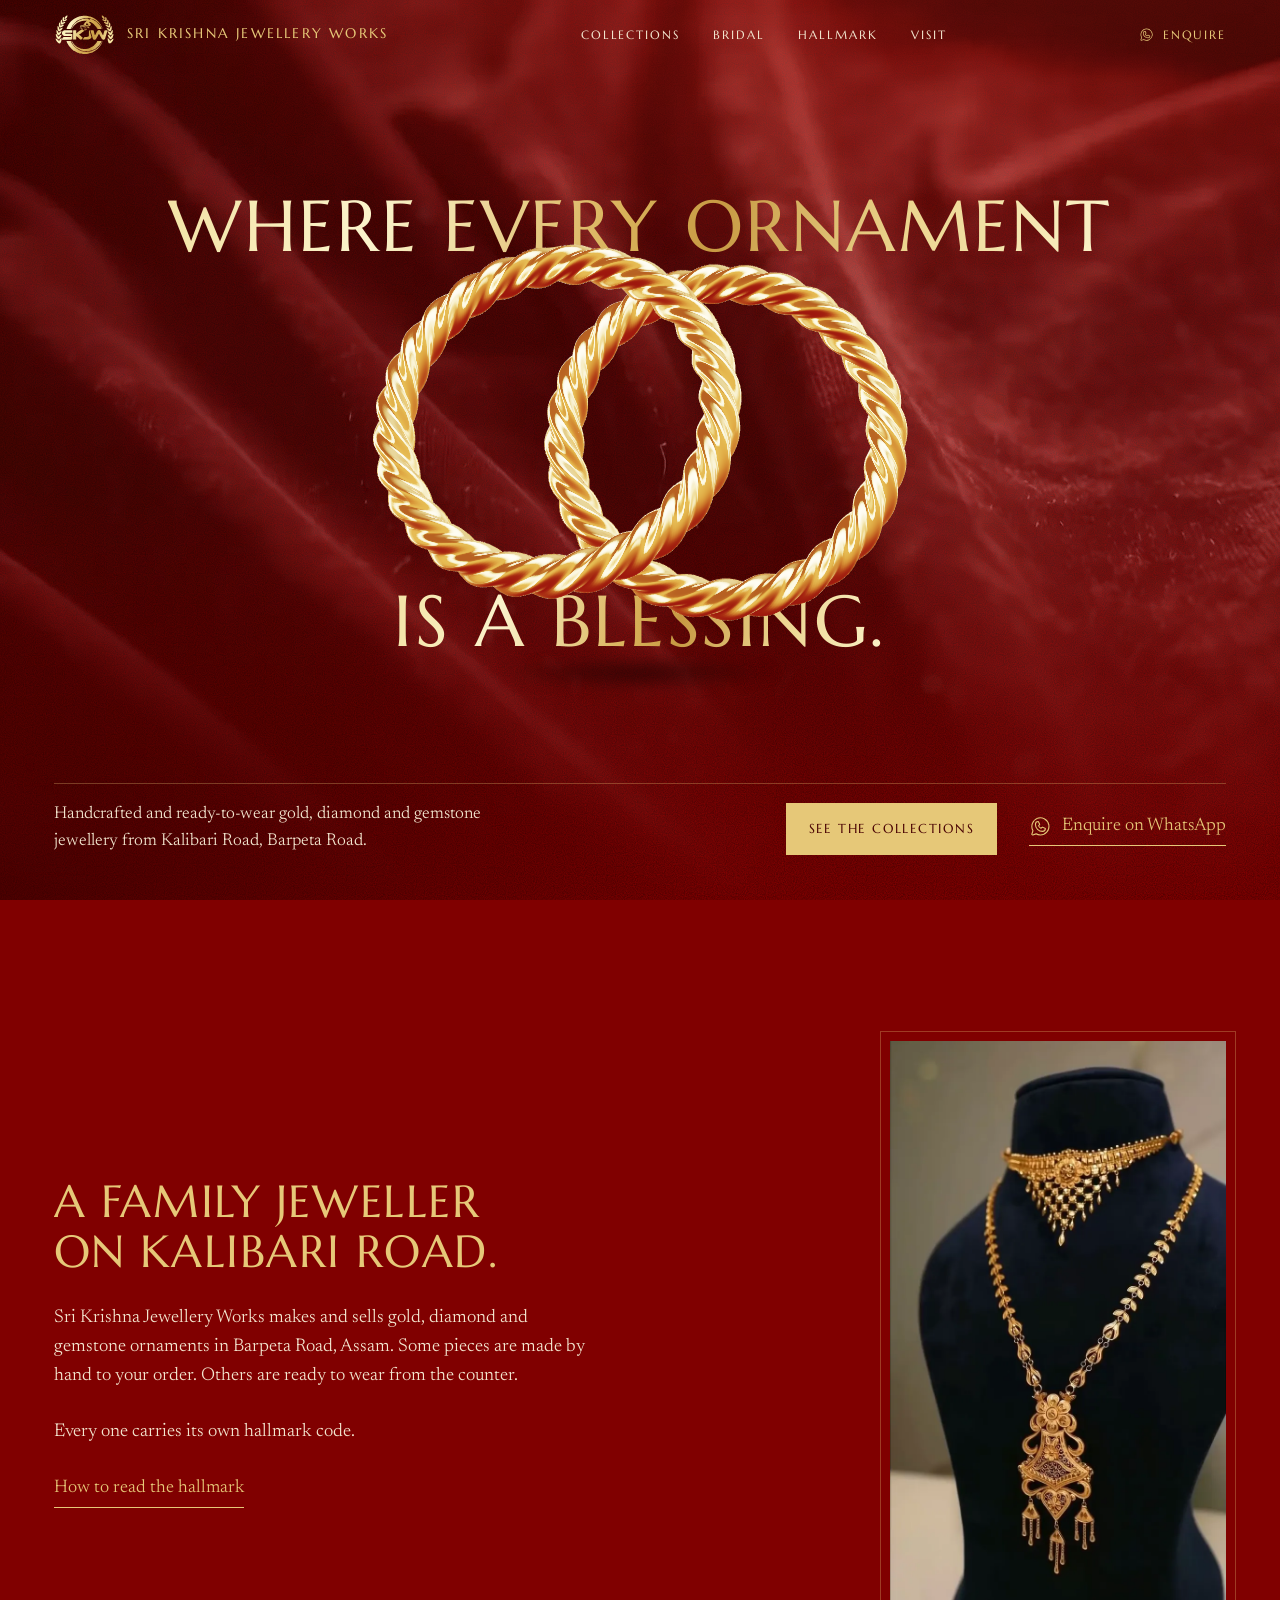
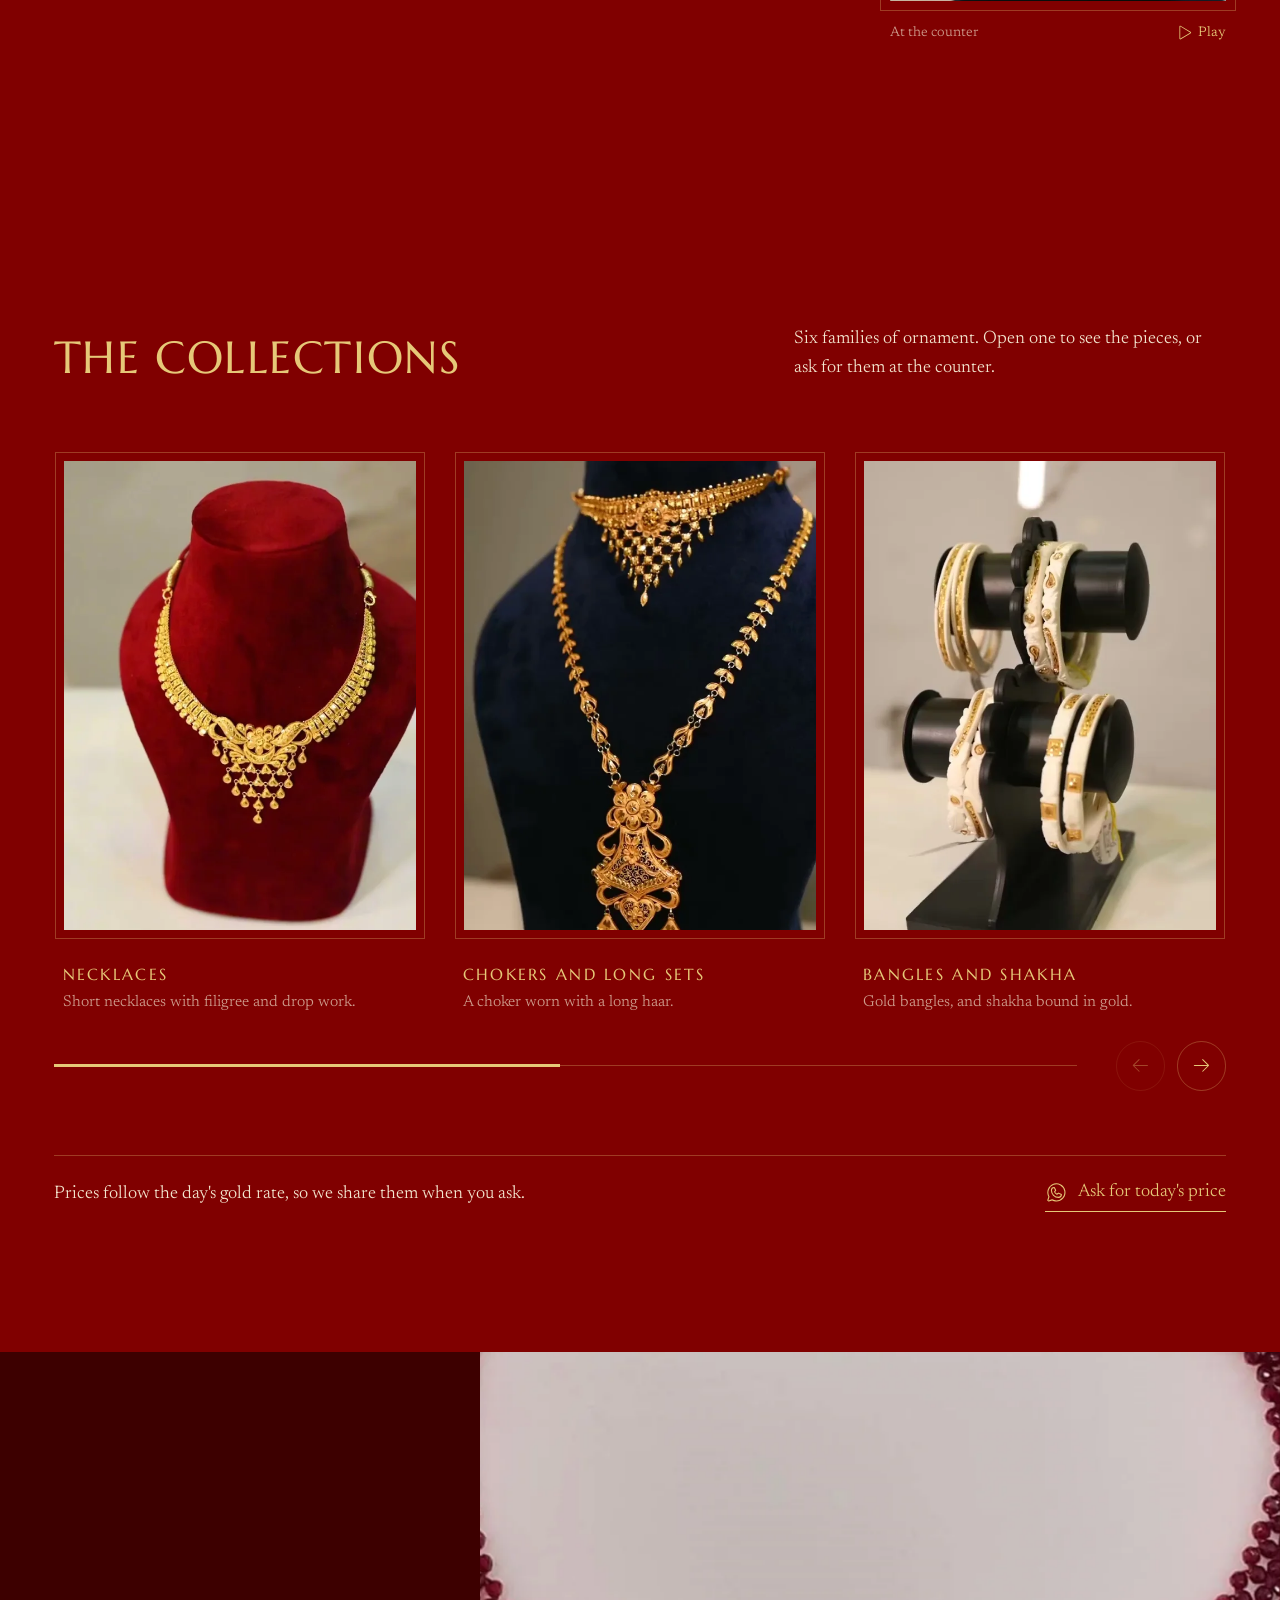
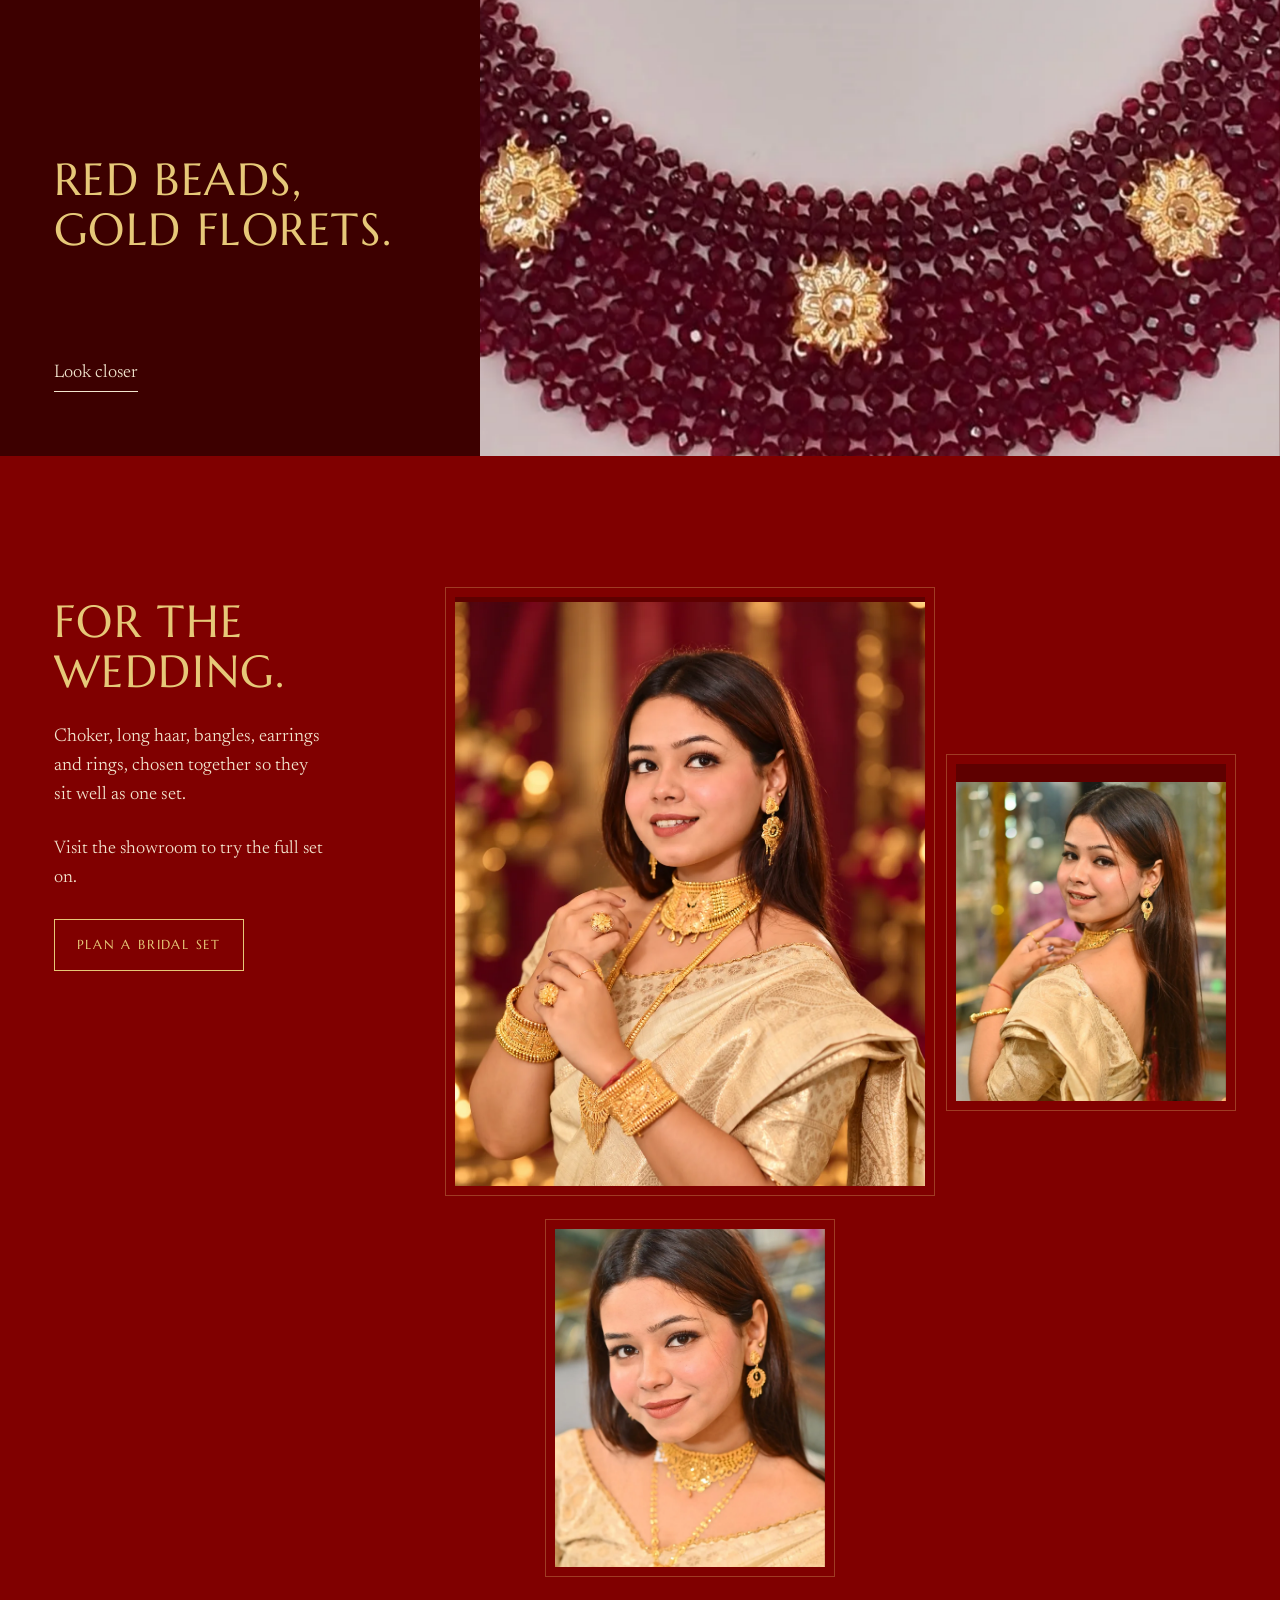
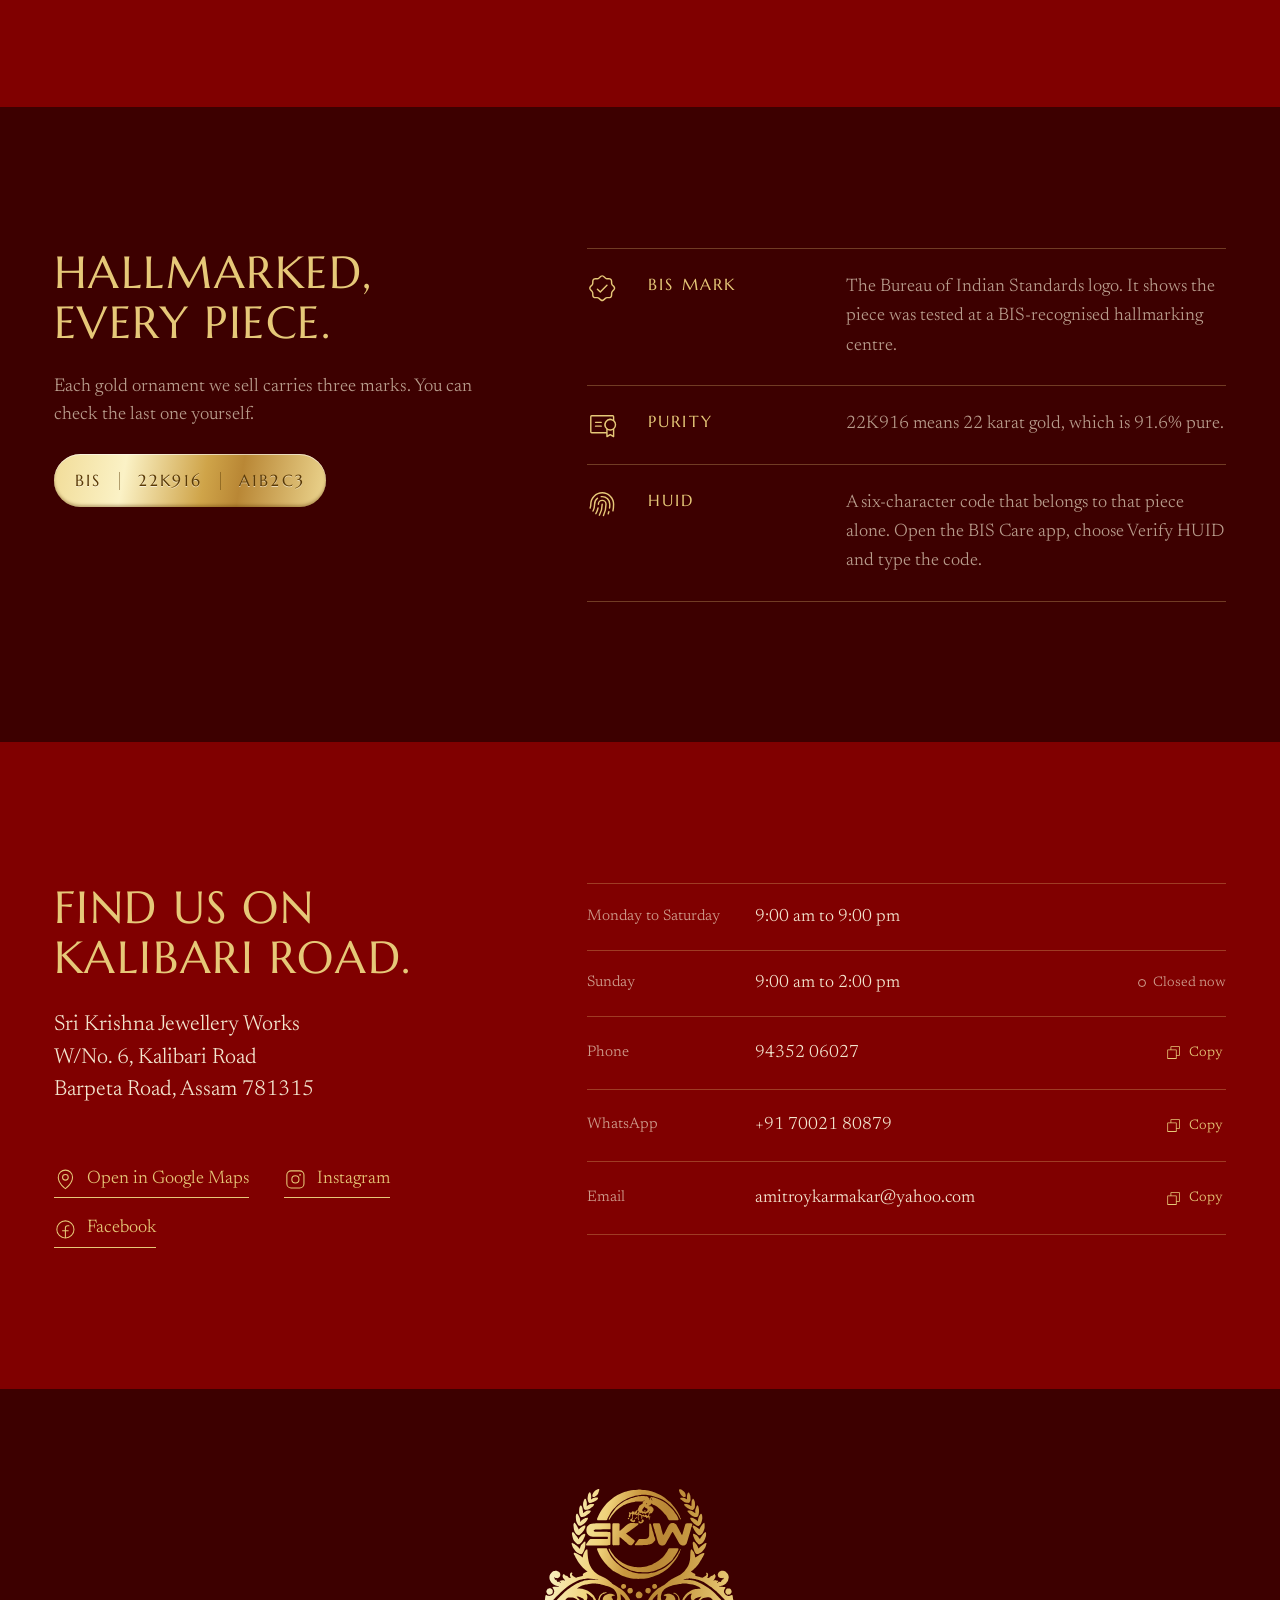
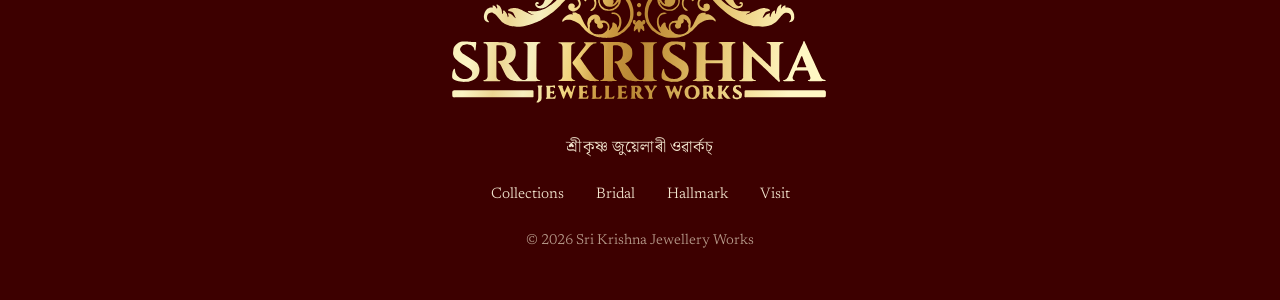
==== index.html @ 3a8df67c "V1" ====
<!doctype html>
<html lang="en">
<head>
<meta charset="utf-8">
<meta name="viewport" content="width=device-width,initial-scale=1,viewport-fit=cover">
<title>Sri Krishna Jewellery Works | Hallmarked gold jewellery in Barpeta Road</title>
<meta name="description" content="A family jeweller on Kalibari Road, Barpeta Road, Assam. Handcrafted and ready-to-wear gold, diamond and gemstone jewellery, BIS hallmarked and HUID certified.">
<link rel="canonical" href="https://skjw.in/">
<meta name="theme-color" content="#800000">
<link rel="icon" href="assets/favicon.png" type="image/png">
<link rel="apple-touch-icon" href="assets/apple-touch-icon.png">
<meta property="og:type" content="website">
<meta property="og:site_name" content="Sri Krishna Jewellery Works">
<meta property="og:title" content="Sri Krishna Jewellery Works | Hallmarked gold jewellery in Barpeta Road">
<meta property="og:description" content="A family jeweller on Kalibari Road, Barpeta Road, Assam. Handcrafted and ready-to-wear gold, diamond and gemstone jewellery, BIS hallmarked and HUID certified.">
<meta property="og:url" content="https://skjw.in/">
<meta property="og:image" content="https://skjw.in/assets/share.jpg">
<meta property="og:locale" content="en_IN">
<meta name="twitter:card" content="summary_large_image">
<link rel="preconnect" href="https://fonts.googleapis.com">
<link rel="preconnect" href="https://fonts.gstatic.com" crossorigin>
<link rel="stylesheet" href="https://fonts.googleapis.com/css2?family=Marcellus&family=Newsreader:ital,opsz,wght@0,6..72,300..500;1,6..72,300..500&family=Noto+Serif+Bengali:wght@400;500&display=swap">
<link rel="stylesheet" href="css/style.css">
<script>(function(d){var r=d.documentElement,first=false;r.classList.add('js');try{first=!sessionStorage.getItem('skjw-seen');sessionStorage.setItem('skjw-seen','1')}catch(e){}r.classList.add(first&&true?'intro':'quick');setTimeout(function(){r.classList.add('is-ready')},4000)})(document);</script>
<script type="application/ld+json">{"@context": "https://schema.org", "@type": "JewelryStore", "name": "Sri Krishna Jewellery Works", "url": "https://skjw.in/", "image": "https://skjw.in/assets/share.jpg", "logo": "https://skjw.in/assets/logo-gold.svg", "telephone": "+91 94352 06027", "email": "amitroykarmakar@yahoo.com", "address": {"@type": "PostalAddress", "streetAddress": "W/No. 6, Kalibari Road", "addressLocality": "Barpeta Road", "addressRegion": "Assam", "postalCode": "781315", "addressCountry": "IN"}, "openingHoursSpecification": [{"@type": "OpeningHoursSpecification", "dayOfWeek": ["Monday", "Tuesday", "Wednesday", "Thursday", "Friday", "Saturday"], "opens": "09:00", "closes": "21:00"}, {"@type": "OpeningHoursSpecification", "dayOfWeek": "Sunday", "opens": "09:00", "closes": "14:00"}], "sameAs": ["https://www.instagram.com/srikrishnajewelleryworks/", "https://www.facebook.com/srikrishnajewellerywork/"]}</script>
</head>
<body>
<svg width="0" height="0" style="position:absolute" aria-hidden="true" focusable="false"><defs>
  <symbol id="i-whatsapp" viewBox="0 0 256 256"><path d="M186.68,146.63l-32-16a6,6,0,0,0-6,.38L133,141.46A42.49,42.49,0,0,1,114.54,123L125,107.33a6,6,0,0,0,.38-6l-16-32A6,6,0,0,0,104,66a38,38,0,0,0-38,38,86.1,86.1,0,0,0,86,86,38,38,0,0,0,38-38A6,6,0,0,0,186.68,146.63ZM152,178a74.09,74.09,0,0,1-74-74,26,26,0,0,1,22.42-25.75l12.66,25.32-10.39,15.58a6,6,0,0,0-.54,5.63,54.43,54.43,0,0,0,29.07,29.07,6,6,0,0,0,5.63-.54l15.58-10.39,25.32,12.66A26,26,0,0,1,152,178ZM128,26A102,102,0,0,0,38.35,176.69L26.73,211.56a14,14,0,0,0,17.71,17.71l34.87-11.62A102,102,0,1,0,128,26Zm0,192a90,90,0,0,1-45.06-12.08,6.09,6.09,0,0,0-3-.81,6.2,6.2,0,0,0-1.9.31L40.65,217.88a2,2,0,0,1-2.53-2.53L50.58,178a6,6,0,0,0-.5-4.91A90,90,0,1,1,128,218Z"></path></symbol>
  <symbol id="i-phone" viewBox="0 0 256 256"><path d="M221.59,160.3l-47.24-21.17a14,14,0,0,0-13.28,1.22,4.81,4.81,0,0,0-.56.42l-24.69,21a1.88,1.88,0,0,1-1.68.06c-15.87-7.66-32.31-24-40-39.65a1.91,1.91,0,0,1,0-1.68l21.07-25a6.13,6.13,0,0,0,.42-.58,14,14,0,0,0,1.12-13.27L95.73,34.49a14,14,0,0,0-14.56-8.38A54.24,54.24,0,0,0,34,80c0,78.3,63.7,142,142,142a54.25,54.25,0,0,0,53.89-47.17A14,14,0,0,0,221.59,160.3ZM176,210C104.32,210,46,151.68,46,80A42.23,42.23,0,0,1,82.67,38h.23a2,2,0,0,1,1.84,1.31l21.1,47.11a2,2,0,0,1,0,1.67L84.73,113.15a4.73,4.73,0,0,0-.43.57,14,14,0,0,0-.91,13.73c8.87,18.16,27.17,36.32,45.53,45.19a14,14,0,0,0,13.77-1c.19-.13.38-.27.56-.42l24.68-21a1.92,1.92,0,0,1,1.6-.1l47.25,21.17a2,2,0,0,1,1.21,2A42.24,42.24,0,0,1,176,210Z"></path></symbol>
  <symbol id="i-pin" viewBox="0 0 256 256"><path d="M128,66a38,38,0,1,0,38,38A38,38,0,0,0,128,66Zm0,64a26,26,0,1,1,26-26A26,26,0,0,1,128,130Zm0-112a86.1,86.1,0,0,0-86,86c0,30.91,14.34,63.74,41.47,94.94a252.32,252.32,0,0,0,41.09,38,6,6,0,0,0,6.88,0,252.32,252.32,0,0,0,41.09-38c27.13-31.2,41.47-64,41.47-94.94A86.1,86.1,0,0,0,128,18Zm0,206.51C113,212.93,54,163.62,54,104a74,74,0,0,1,148,0C202,163.62,143,212.93,128,224.51Z"></path></symbol>
  <symbol id="i-instagram" viewBox="0 0 256 256"><path d="M128,82a46,46,0,1,0,46,46A46.06,46.06,0,0,0,128,82Zm0,80a34,34,0,1,1,34-34A34,34,0,0,1,128,162ZM176,26H80A54.06,54.06,0,0,0,26,80v96a54.06,54.06,0,0,0,54,54h96a54.06,54.06,0,0,0,54-54V80A54.06,54.06,0,0,0,176,26Zm42,150a42,42,0,0,1-42,42H80a42,42,0,0,1-42-42V80A42,42,0,0,1,80,38h96a42,42,0,0,1,42,42ZM190,76a10,10,0,1,1-10-10A10,10,0,0,1,190,76Z"></path></symbol>
  <symbol id="i-facebook" viewBox="0 0 256 256"><path d="M128,26A102,102,0,1,0,230,128,102.12,102.12,0,0,0,128,26Zm6,191.8V150h26a6,6,0,0,0,0-12H134V112a18,18,0,0,1,18-18h16a6,6,0,0,0,0-12H152a30,30,0,0,0-30,30v26H96a6,6,0,0,0,0,12h26v67.8a90,90,0,1,1,12,0Z"></path></symbol>
  <symbol id="i-seal" viewBox="0 0 256 256"><path d="M224.42,104.2c-3.9-4.07-7.93-8.27-9.55-12.18-1.5-3.63-1.58-9-1.67-14.68-.14-9.38-.3-20-7.42-27.12S188,42.94,178.66,42.8c-5.68-.09-11-.17-14.68-1.67-3.91-1.62-8.11-5.65-12.18-9.55C145.16,25.22,137.64,18,128,18s-17.16,7.22-23.8,13.58c-4.07,3.9-8.27,7.93-12.18,9.55-3.63,1.5-9,1.58-14.68,1.67-9.38.14-20,.3-27.12,7.42S42.94,68,42.8,77.34c-.09,5.68-.17,11-1.67,14.68-1.62,3.91-5.65,8.11-9.55,12.18C25.22,110.84,18,118.36,18,128s7.22,17.16,13.58,23.8c3.9,4.07,7.93,8.27,9.55,12.18,1.5,3.63,1.58,9,1.67,14.68.14,9.38.3,20,7.42,27.12S68,213.06,77.34,213.2c5.68.09,11,.17,14.68,1.67,3.91,1.62,8.11,5.65,12.18,9.55C110.84,230.78,118.36,238,128,238s17.16-7.22,23.8-13.58c4.07-3.9,8.27-7.93,12.18-9.55,3.63-1.5,9-1.58,14.68-1.67,9.38-.14,20-.3,27.12-7.42s7.28-17.74,7.42-27.12c.09-5.68.17-11,1.67-14.68,1.62-3.91,5.65-8.11,9.55-12.18C230.78,145.16,238,137.64,238,128S230.78,110.84,224.42,104.2Zm-8.66,39.3c-4.67,4.86-9.5,9.9-12,15.9-2.38,5.74-2.48,12.52-2.58,19.08-.11,7.44-.23,15.14-3.9,18.82s-11.38,3.79-18.82,3.9c-6.56.1-13.34.2-19.08,2.58-6,2.48-11,7.31-15.91,12-5.25,5-10.68,10.24-15.49,10.24s-10.24-5.21-15.5-10.24c-4.86-4.67-9.9-9.5-15.9-12-5.74-2.38-12.52-2.48-19.08-2.58-7.44-.11-15.14-.23-18.82-3.9s-3.79-11.38-3.9-18.82c-.1-6.56-.2-13.34-2.58-19.08-2.48-6-7.31-11-12-15.91C35.21,138.24,30,132.81,30,128s5.21-10.24,10.24-15.5c4.67-4.86,9.5-9.9,12-15.9,2.38-5.74,2.48-12.52,2.58-19.08.11-7.44.23-15.14,3.9-18.82s11.38-3.79,18.82-3.9c6.56-.1,13.34-.2,19.08-2.58,6-2.48,11-7.31,15.91-12C117.76,35.21,123.19,30,128,30s10.24,5.21,15.5,10.24c4.86,4.67,9.9,9.5,15.9,12,5.74,2.38,12.52,2.48,19.08,2.58,7.44.11,15.14.23,18.82,3.9s3.79,11.38,3.9,18.82c.1,6.56.2,13.34,2.58,19.08,2.48,6,7.31,11,12,15.91,5,5.25,10.24,10.68,10.24,15.49S220.79,138.24,215.76,143.5ZM172.24,99.76a6,6,0,0,1,0,8.48l-56,56a6,6,0,0,1-8.48,0l-24-24a6,6,0,0,1,8.48-8.48L112,151.51l51.76-51.75A6,6,0,0,1,172.24,99.76Z"></path></symbol>
  <symbol id="i-certificate" viewBox="0 0 256 256"><path d="M126,136a6,6,0,0,1-6,6H72a6,6,0,0,1,0-12h48A6,6,0,0,1,126,136Zm-6-38H72a6,6,0,0,0,0,12h48a6,6,0,0,0,0-12Zm110,62.62V224a6,6,0,0,1-9,5.21l-25-14.3-25,14.3a6,6,0,0,1-9-5.21V198H40a14,14,0,0,1-14-14V56A14,14,0,0,1,40,42H216a14,14,0,0,1,14,14V87.38a49.91,49.91,0,0,1,0,73.24ZM196,86a38,38,0,1,0,38,38A38,38,0,0,0,196,86ZM162,186V160.62a50,50,0,0,1,56-81.51V56a2,2,0,0,0-2-2H40a2,2,0,0,0-2,2V184a2,2,0,0,0,2,2Zm56-17.11a49.91,49.91,0,0,1-44,0v44.77l19-10.87a6,6,0,0,1,6,0l19,10.87Z"></path></symbol>
  <symbol id="i-fingerprint" viewBox="0 0 256 256"><path d="M70,128a132.68,132.68,0,0,1-14,59.58,6,6,0,0,1-5.38,3.33,6,6,0,0,1-5.36-8.67A120.74,120.74,0,0,0,58,128,69.72,69.72,0,0,1,84.25,73.36a6,6,0,0,1,7.51,9.37A57.73,57.73,0,0,0,70,128Zm58-6a6,6,0,0,0-6,6,186.07,186.07,0,0,1-23.23,90.07,6,6,0,0,0,10.5,5.82A198.14,198.14,0,0,0,134,128,6,6,0,0,0,128,122Zm0-32a38,38,0,0,0-38,38,6,6,0,0,0,12,0,26,26,0,0,1,52,0,216.06,216.06,0,0,1-20.71,92.85A6,6,0,1,0,144.16,226,227.94,227.94,0,0,0,166,128,38,38,0,0,0,128,90Zm0-64A102.11,102.11,0,0,0,26,128a90,90,0,0,1-5.12,30,6,6,0,1,0,11.31,4A101.83,101.83,0,0,0,38,128a90,90,0,0,1,180,0,284.7,284.7,0,0,1-5.33,54.84,6,6,0,0,0,4.72,7.05,6.8,6.8,0,0,0,1.17.11,6,6,0,0,0,5.88-4.84A295.92,295.92,0,0,0,230,128,102.12,102.12,0,0,0,128,26ZM94,154.13a6,6,0,0,0-7.07,4.69,152.82,152.82,0,0,1-17.44,46,6,6,0,0,0,10.4,6,164.77,164.77,0,0,0,18.8-49.65A6,6,0,0,0,94,154.13ZM128,58a70.76,70.76,0,0,0-8.75.54,6,6,0,1,0,1.49,11.91A58,58,0,0,1,186,128a252.27,252.27,0,0,1-1.94,31.26,6,6,0,0,0,5.21,6.69,6.59,6.59,0,0,0,.75,0,6,6,0,0,0,5.95-5.26A266.46,266.46,0,0,0,198,128,70.08,70.08,0,0,0,128,58ZM185.44,186.2a6,6,0,0,0-7.31,4.31c-1.47,5.74-3.18,11.49-5.06,17.09a6,6,0,0,0,11.38,3.82c2-5.88,3.75-11.9,5.3-17.92A6,6,0,0,0,185.44,186.2Z"></path></symbol>
  <symbol id="i-copy" viewBox="0 0 256 256"><path d="M216,34H88a6,6,0,0,0-6,6V82H40a6,6,0,0,0-6,6V216a6,6,0,0,0,6,6H168a6,6,0,0,0,6-6V174h42a6,6,0,0,0,6-6V40A6,6,0,0,0,216,34ZM162,210H46V94H162Zm48-48H174V88a6,6,0,0,0-6-6H94V46H210Z"></path></symbol>
  <symbol id="i-check" viewBox="0 0 256 256"><path d="M228.24,76.24l-128,128a6,6,0,0,1-8.48,0l-56-56a6,6,0,0,1,8.48-8.48L96,191.51,219.76,67.76a6,6,0,0,1,8.48,8.48Z"></path></symbol>
  <symbol id="i-menu" viewBox="0 0 256 256"><path d="M222,128a6,6,0,0,1-6,6H40a6,6,0,0,1,0-12H216A6,6,0,0,1,222,128ZM40,70H216a6,6,0,0,0,0-12H40a6,6,0,0,0,0,12ZM216,186H40a6,6,0,0,0,0,12H216a6,6,0,0,0,0-12Z"></path></symbol>
  <symbol id="i-close" viewBox="0 0 256 256"><path d="M204.24,195.76a6,6,0,1,1-8.48,8.48L128,136.49,60.24,204.24a6,6,0,0,1-8.48-8.48L119.51,128,51.76,60.24a6,6,0,0,1,8.48-8.48L128,119.51l67.76-67.75a6,6,0,0,1,8.48,8.48L136.49,128Z"></path></symbol>
  <symbol id="i-play" viewBox="0 0 256 256"><path d="M231.36,116.19,87.28,28.06a14,14,0,0,0-14.18-.27A13.69,13.69,0,0,0,66,39.87V216.13a13.69,13.69,0,0,0,7.1,12.08,14,14,0,0,0,14.18-.27l144.08-88.13a13.82,13.82,0,0,0,0-23.62Zm-6.26,13.38L81,217.7a2,2,0,0,1-2.06,0,1.78,1.78,0,0,1-1-1.61V39.87a1.78,1.78,0,0,1,1-1.61A2.06,2.06,0,0,1,80,38a2,2,0,0,1,1,.31L225.1,126.43a1.82,1.82,0,0,1,0,3.14Z"></path></symbol>
  <symbol id="i-pause" viewBox="0 0 256 256"><path d="M200,34H160a14,14,0,0,0-14,14V208a14,14,0,0,0,14,14h40a14,14,0,0,0,14-14V48A14,14,0,0,0,200,34Zm2,174a2,2,0,0,1-2,2H160a2,2,0,0,1-2-2V48a2,2,0,0,1,2-2h40a2,2,0,0,1,2,2ZM96,34H56A14,14,0,0,0,42,48V208a14,14,0,0,0,14,14H96a14,14,0,0,0,14-14V48A14,14,0,0,0,96,34Zm2,174a2,2,0,0,1-2,2H56a2,2,0,0,1-2-2V48a2,2,0,0,1,2-2H96a2,2,0,0,1,2,2Z"></path></symbol>
  <symbol id="i-arrow-left" viewBox="0 0 256 256"><path d="M222,128a6,6,0,0,1-6,6H54.49l61.75,61.76a6,6,0,1,1-8.48,8.48l-72-72a6,6,0,0,1,0-8.48l72-72a6,6,0,0,1,8.48,8.48L54.49,122H216A6,6,0,0,1,222,128Z"></path></symbol>
  <symbol id="i-arrow-right" viewBox="0 0 256 256"><path d="M220.24,132.24l-72,72a6,6,0,0,1-8.48-8.48L201.51,134H40a6,6,0,0,1,0-12H201.51L139.76,60.24a6,6,0,0,1,8.48-8.48l72,72A6,6,0,0,1,220.24,132.24Z"></path></symbol>
</defs></svg>

<div class="site" id="top">
<div class="curtain" aria-hidden="true"><img src="assets/logo-gold.svg" alt="" width="304" height="177"></div>
<div class="wipe" aria-hidden="true"></div>
<header class="nav">
  <a class="brand" href="#top" aria-label="Sri Krishna Jewellery Works, home">
    <img src="assets/crest-gold.svg" alt="" width="62" height="40">
    <span class="brand-name">Sri Krishna Jewellery Works</span>
  </a>
  <nav class="nav-links" aria-label="Main">
    <a href="collections.html">Collections</a>
    <a href="#bridal">Bridal</a>
    <a href="#hallmark">Hallmark</a>
    <a href="#visit">Visit</a>
  </nav>
  <a class="nav-cta" href="https://wa.me/917002180879?text=Hello%2C%20I%20saw%20your%20website%20and%20would%20like%20to%20ask%20about%20a%20piece." target="_blank" rel="noopener"><svg class="ic" viewBox="0 0 256 256" aria-hidden="true"><use href="#i-whatsapp"/></svg>Enquire</a>
  <button class="menu-btn" type="button" aria-expanded="false" aria-controls="menu" aria-label="Open menu"><svg viewBox="0 0 256 256" aria-hidden="true"><use href="#i-menu"/></svg></button>
</header>
<div class="menu" id="menu">
  <a href="collections.html"><span>Collections</span></a>
  <a href="#bridal"><span>Bridal</span></a>
  <a href="#hallmark"><span>Hallmark</span></a>
  <a href="#visit"><span>Visit</span></a>
  <a href="https://wa.me/917002180879?text=Hello%2C%20I%20saw%20your%20website%20and%20would%20like%20to%20ask%20about%20a%20piece." target="_blank" rel="noopener"><span>Enquire on WhatsApp</span></a>
</div>

<main>

<!-- HERO: the 3D bangles sit between the two lines of the headline -->
<section class="hero enter" aria-label="Introduction">
  <div class="hero-bg" data-film="assets/velvet-loop.mp4" aria-hidden="true"></div>
  <h1 class="sr">Where every ornament is a blessing.</h1>
  <div class="hero-stage" aria-hidden="true">
    <div class="display h-hero"><span class="ln"><span class="foil">Where every ornament</span></span></div>
    <div class="hero-object">
      <canvas id="bangle"></canvas>
      <div class="hero-fallback" hidden><img src="assets/ring-marble.webp" alt=""></div>
    </div>
    <div class="display h-hero"><span class="ln"><span class="foil">is a blessing.</span></span></div>
  </div>
  <div class="hero-foot fade">
    <p class="lede">Handcrafted and ready-to-wear gold, diamond and gemstone jewellery from Kalibari Road, Barpeta Road.</p>
    <div class="hero-actions">
      <a class="btn solid" href="collections.html">See the collections</a>
      <a class="link" href="https://wa.me/917002180879?text=Hello%2C%20I%20saw%20your%20website%20and%20would%20like%20to%20ask%20about%20a%20piece." target="_blank" rel="noopener"><svg class="ic" viewBox="0 0 256 256" aria-hidden="true"><use href="#i-whatsapp"/></svg>Enquire on WhatsApp</a>
    </div>
  </div>
</section>

<!-- HOUSE -->
<section class="sec house" id="house">
  <div class="house-copy">
    <h2 class="display h-sec" data-rv="line"><span>A family jeweller on Kalibari Road.</span></h2>
    <p class="lede" data-rv="up" data-d="1">Sri Krishna Jewellery Works makes and sells gold, diamond and gemstone ornaments in Barpeta Road, Assam. Some pieces are made by hand to your order. Others are ready to wear from the counter.</p>
    <p class="lede" data-rv="up" data-d="2">Every one carries its own hallmark code.</p>
    <p data-rv="up" data-d="3"><a class="link" href="#hallmark">How to read the hallmark</a></p>
  </div>
  <figure class="film">
    <div class="film-frame framed" data-rv="img">
      <video data-auto src="assets/necklace-loop.mp4" poster="assets/necklace-poster.webp" muted loop playsinline preload="metadata" aria-label="Light moving across a gold choker and long necklace on a navy velvet bust"></video>
    </div>
    <figcaption><span>At the counter</span><button type="button" class="film-btn" aria-pressed="false"><svg class="ic" viewBox="0 0 256 256" aria-hidden="true"><use href="#i-play"/></svg><span>Play</span></button></figcaption>
  </figure>
</section>

<!-- COLLECTIONS: a tray you slide sideways with the arrows, a drag or a swipe. Each tile opens that family on the Collections page. -->
<section class="sec" id="collections">
  <div class="sec-head">
    <h2 class="display h-sec" data-rv="line"><span>The collections</span></h2>
    <p data-rv="up" data-d="1">Six families of ornament. Open one to see the pieces, or ask for them at the counter.</p>
  </div>
  <div class="rail">
    <a class="tile" href="collections.html#necklaces">
      <div class="tile-img" data-rv="img" data-wait="0"><img src="assets/necklace-red.webp" width="720" height="1280" alt="A gold necklace with a drop-work centre on a red velvet bust" loading="lazy"></div>
      <div class="tile-txt"><h3>Necklaces</h3><p>Short necklaces with filigree and drop work.</p></div>
    </a>
    <a class="tile" href="collections.html#sets">
      <div class="tile-img" data-rv="img" data-wait="110"><img src="assets/necklace-navy.webp" width="720" height="1280" alt="A gold choker and a long pendant necklace on a navy velvet bust" loading="lazy"></div>
      <div class="tile-txt"><h3>Chokers and long sets</h3><p>A choker worn with a long haar.</p></div>
    </a>
    <a class="tile" href="collections.html#bangles">
      <div class="tile-img" data-rv="img" data-wait="220"><img src="assets/shakha.webp" width="720" height="1280" alt="White shakha bangles mounted in gold on a display stand" loading="lazy"></div>
      <div class="tile-txt"><h3>Bangles and shakha</h3><p>Gold bangles, and shakha bound in gold.</p></div>
    </a>
    <a class="tile" href="collections.html#earrings">
      <div class="tile-img" data-rv="img" data-wait="330"><img src="assets/earrings-tray.webp" width="720" height="810" alt="Nine pairs of gold earrings in a maroon velvet tray" loading="lazy"></div>
      <div class="tile-txt"><h3>Earrings</h3><p>Jhumka, chandbali and drops.</p></div>
    </a>
    <a class="tile" href="collections.html#rings">
      <div class="tile-img" data-rv="img" data-wait="0"><video data-auto src="assets/ring-loop.mp4" poster="assets/ring-poster.webp" muted loop playsinline preload="none" aria-label="A slow move around a gold filigree flower ring on marble"></video></div>
      <div class="tile-txt"><h3>Rings</h3><p>Filigree flower rings and bands.</p></div>
    </a>
    <a class="tile" href="collections.html#bridal">
      <div class="tile-img" data-rv="img" data-wait="110"><img src="assets/bridal-full.webp" width="1440" height="1800" alt="A woman wearing a full gold bridal set with a cream saree" loading="lazy"></div>
      <div class="tile-txt"><h3>Bridal sets</h3><p>Choker, haar, bangles and earrings as one set.</p></div>
    </a>
  </div>
  <div class="tray-ui">
    <div class="rail-bar" aria-hidden="true"><i></i></div>
    <div class="rail-btns">
      <button type="button" class="rail-btn" data-dir="-1" aria-label="Earlier collections"><svg viewBox="0 0 256 256" aria-hidden="true"><use href="#i-arrow-left"/></svg></button>
      <button type="button" class="rail-btn" data-dir="1" aria-label="More collections"><svg viewBox="0 0 256 256" aria-hidden="true"><use href="#i-arrow-right"/></svg></button>
    </div>
  </div>
  <div class="note" data-rv="up">
    <p>Prices follow the day's gold rate, so we share them when you ask.</p>
    <a class="link" href="https://wa.me/917002180879?text=Hello%2C%20I%20would%20like%20to%20know%20today%27s%20price%20for%20a%20piece%20on%20your%20website." target="_blank" rel="noopener"><svg class="ic" viewBox="0 0 256 256" aria-hidden="true"><use href="#i-whatsapp"/></svg>Ask for today's price</a>
  </div>
</section>

<!-- FEATURED PIECE -->
<section class="band feature" aria-label="Featured piece">
  <div class="feature-copy">
    <h2 class="display h-sec" data-rv="line"><span>Red beads, gold florets.</span></h2>
    <p class="muted" data-rv="up" data-d="1">A beaded collar set with gold flower mounts and tied with a woven cord.</p>
    <p data-rv="up" data-d="2"><a class="link" href="collections.html#red-bead-collar">Look closer</a></p>
  </div>
  <div class="feature-img" data-rv="img"><img src="assets/garnet-beads.webp" width="1600" height="1048" alt="A wide collar of deep red beads set with gold flower mounts" data-par=".08" loading="lazy"></div>
</section>

<!-- BRIDAL -->
<section class="sec" id="bridal">
  <div class="bridal-grid">
    <div class="bridal-copy">
      <h2 class="display h-sec" data-rv="line"><span>For the wedding.</span></h2>
      <p class="lede" data-rv="up" data-d="1">Choker, long haar, bangles, earrings and rings, chosen together so they sit well as one set.</p>
      <p data-rv="up" data-d="2">Visit the showroom to try the full set on.</p>
      <p data-rv="up" data-d="3"><a class="btn" href="https://wa.me/917002180879?text=Hello%2C%20I%20would%20like%20to%20plan%20a%20bridal%20set." target="_blank" rel="noopener">Plan a bridal set</a></p>
    </div>
    <div class="shot shot-1" data-rv="img"><img src="assets/hero-portrait.webp" width="1122" height="1402" alt="A woman in a cream silk saree wearing a gold choker, long necklace, earrings, rings and bangles" data-par=".06" loading="lazy"></div>
    <div class="shot shot-2" data-rv="img"><img src="assets/earring-profile.webp" width="1440" height="1800" alt="A gold drop earring seen in profile" data-par=".1" loading="lazy"></div>
    <div class="shot shot-3" data-rv="img"><img src="assets/bridal-close.webp" width="1440" height="1800" alt="Close view of a gold choker and matching earring" data-par=".05" loading="lazy"></div>
  </div>
</section>

<!-- HALLMARK -->
<section class="band marks" id="hallmark">
  <div class="marks-intro">
    <h2 class="display h-sec" data-rv="line"><span>Hallmarked, every piece.</span></h2>
    <p class="muted lede" data-rv="up" data-d="1">Each gold ornament we sell carries three marks. You can check the last one yourself.</p>
    <div class="stamp" data-rv="up" data-d="2" role="img" aria-label="Example of the marks stamped on a piece: BIS, 22K916 and a six-character code"><span>BIS</span><i></i><span>22K916</span><i></i><span>A1B2C3</span></div>
    <p class="small" data-rv="up" data-d="2">The code shown is an example.</p>
  </div>
  <div class="mark-list">
    <div class="mark" data-rv="up">
      <svg viewBox="0 0 256 256" aria-hidden="true"><use href="#i-seal"/></svg>
      <h3>BIS mark</h3>
      <p>The Bureau of Indian Standards logo. It shows the piece was tested at a BIS-recognised hallmarking centre.</p>
    </div>
    <div class="mark" data-rv="up" data-d="1">
      <svg viewBox="0 0 256 256" aria-hidden="true"><use href="#i-certificate"/></svg>
      <h3>Purity</h3>
      <p>22K916 means 22 karat gold, which is 91.6% pure.</p>
    </div>
    <div class="mark" data-rv="up" data-d="2">
      <svg viewBox="0 0 256 256" aria-hidden="true"><use href="#i-fingerprint"/></svg>
      <h3>HUID</h3>
      <p>A six-character code that belongs to that piece alone. Open the BIS Care app, choose Verify HUID and type the code.</p>
    </div>
  </div>
</section>

<!-- VISIT -->
<section class="sec visit" id="visit">
  <div class="visit-head">
    <h2 class="display h-sec" data-rv="line"><span>Find us on Kalibari Road.</span></h2>
    <address data-rv="up" data-d="1">Sri Krishna Jewellery Works<br>W/No. 6, Kalibari Road<br>Barpeta Road, Assam 781315</address>
    <div class="visit-links" data-rv="up" data-d="2">
      <a class="link" href="https://share.google/mVdcRTCF7hmpxjiUc" target="_blank" rel="noopener"><svg class="ic" viewBox="0 0 256 256" aria-hidden="true"><use href="#i-pin"/></svg>Open in Google Maps</a>
      <a class="link" href="https://www.instagram.com/srikrishnajewelleryworks/" target="_blank" rel="noopener"><svg class="ic" viewBox="0 0 256 256" aria-hidden="true"><use href="#i-instagram"/></svg>Instagram</a>
      <a class="link" href="https://www.facebook.com/srikrishnajewellerywork/" target="_blank" rel="noopener"><svg class="ic" viewBox="0 0 256 256" aria-hidden="true"><use href="#i-facebook"/></svg>Facebook</a>
    </div>
  </div>
  <dl class="rows" data-rv="up" data-d="1">
    <div class="row"><dt>Monday to Saturday</dt><dd>9:00 am to 9:00 pm</dd><span class="open-now" data-days="1-6" hidden></span></div>
    <div class="row"><dt>Sunday</dt><dd>9:00 am to 2:00 pm</dd><span class="open-now" data-days="0" hidden></span></div>
    <div class="row"><dt>Phone</dt><dd><a id="v-phone" href="tel:+919435206027">94352 06027</a></dd><button class="copy" type="button" data-copy="v-phone"><svg class="ic" viewBox="0 0 256 256" aria-hidden="true"><use href="#i-copy"/></svg><span>Copy</span></button></div>
    <div class="row"><dt>WhatsApp</dt><dd><a id="v-wa" href="https://wa.me/917002180879?text=Hello%2C%20I%20saw%20your%20website%20and%20would%20like%20to%20ask%20about%20a%20piece." target="_blank" rel="noopener">+91 70021 80879</a></dd><button class="copy" type="button" data-copy="v-wa"><svg class="ic" viewBox="0 0 256 256" aria-hidden="true"><use href="#i-copy"/></svg><span>Copy</span></button></div>
    <div class="row"><dt>Email</dt><dd><a id="v-mail" href="mailto:amitroykarmakar@yahoo.com">amitroykarmakar@yahoo.com</a></dd><button class="copy" type="button" data-copy="v-mail"><svg class="ic" viewBox="0 0 256 256" aria-hidden="true"><use href="#i-copy"/></svg><span>Copy</span></button></div>
  </dl>
</section>

</main>
<footer class="band foot">
  <img class="foot-logo" src="assets/logo-gold.svg" alt="Sri Krishna Jewellery Works" width="400" height="233" loading="lazy">
  <p class="as" lang="as">শ্ৰীকৃষ্ণ জুয়েলাৰী ওৱাৰ্কচ্</p>
  <nav aria-label="Footer">
    <a href="collections.html">Collections</a><a href="#bridal">Bridal</a><a href="#hallmark">Hallmark</a><a href="#visit">Visit</a>
  </nav>
  <p class="small">© 2026 Sri Krishna Jewellery Works</p>
</footer>
</div>
<script src="js/site.js" defer></script>
<script src="js/bangle.js" defer></script>
</body>
</html>
---- css/style.css ----
/* Sri Krishna Jewellery Works
   The page is the inside of the shop's presentation box: a maroon velvet field,
   gold-foil capitals, ivory text. Everything is left-aligned except the bangle hero.

   Contents
   1. Tokens        5. Hero            9. Hallmark       13. Collections page
   2. Base          6. Sections       10. Visit          14. Piece detail
   3. Type          7. Tray            11. Footer         15. Motion
   4. Nav + menu    8. Bridal         12. Buttons        16. Smaller screens
*/

/* ---------- 1. Tokens ---------- */
:root{
  color-scheme:dark;
  --maroon:#800000;                 /* the client's colour */
  --deep:#3d0000;                   /* bands, menu, footer */
  --oxblood:#4a0303;                /* page-change wipe */
  --foil:#e6c878;                   /* gold for headings and lines */
  --text:#f3e6cf;                   /* ivory body text */
  --muted:rgba(243,230,207,.68);
  --line:rgba(230,200,120,.3);
  --frame:#5e0000;                  /* behind photos while they load */
  --foil-gradient:linear-gradient(100deg,#f3e3a6 0%,#fbf3cb 22%,#d9b25a 48%,#c79a43 58%,#ecd58f 78%,#fbf3cb 100%);

  --f-display:"Marcellus","Trajan Pro","Optima","Palatino Linotype",serif;
  --f-text:"Newsreader","Iowan Old Style","Palatino Linotype",Georgia,serif;
  --f-as:"Noto Serif Bengali","Kohinoor Bangla","Nirmala UI",serif;

  --ease-out:cubic-bezier(.16,1,.3,1);     /* things arriving */
  --ease-io:cubic-bezier(.76,0,.24,1);     /* wipes */
  --gutter:clamp(1.15rem,4.2vw,4rem);
  --section:clamp(5rem,11vw,10.5rem);
  --obj:min(86vw,62svh,44rem);             /* size of the bangle canvas */
}

@media (min-width:104rem){
  :root{--gutter:calc((100vw - 96rem) / 2)}
}

/* ---------- 2. Base ---------- */
*,*::before,*::after{box-sizing:border-box}
html{scroll-behavior:smooth;-webkit-text-size-adjust:100%;background:var(--maroon)}
[id]{scroll-margin-top:5rem}
body{margin:0;background:var(--maroon);color:var(--text);font-family:var(--f-text);font-size:1.14rem;font-weight:350;line-height:1.6;overflow-x:hidden;-webkit-font-smoothing:antialiased}
img,video,canvas{display:block;max-width:100%}
a{color:inherit}
h1,h2,h3,p,figure,ul,dl,dd{margin:0}
ul{padding:0;list-style:none}
button{font:inherit;color:inherit;background:none;border:0;padding:0;cursor:pointer}
:focus-visible{outline:2px solid var(--foil);outline-offset:4px}
[hidden]{display:none!important}
svg.ic{width:1.25em;height:1.25em;fill:currentColor;flex:none}
.sr{position:absolute;width:1px;height:1px;overflow:hidden;clip-path:inset(50%);white-space:nowrap}

/* velvet: two soft lights and a fine nap, fixed behind everything */
.site{position:relative;isolation:isolate}
.site::before{content:"";position:fixed;inset:0;z-index:-1;pointer-events:none;
  background:
   radial-gradient(120% 70% at 78% -8%,rgba(190,40,30,.5),transparent 60%),
   radial-gradient(90% 60% at 0% 100%,rgba(40,0,0,.55),transparent 65%),
   url("data:image/svg+xml,%3Csvg xmlns='http://www.w3.org/2000/svg' width='260' height='260'%3E%3Cfilter id='n'%3E%3CfeTurbulence type='fractalNoise' baseFrequency='.9' numOctaves='2' stitchTiles='stitch'/%3E%3CfeColorMatrix values='0 0 0 0 0 0 0 0 0 0 0 0 0 0 0 0 0 0 .55 -.12'/%3E%3C/filter%3E%3Crect width='100%25' height='100%25' filter='url(%23n)'/%3E%3C/svg%3E")}

/* ---------- 3. Type ---------- */
.display{font-family:var(--f-display);font-weight:400;letter-spacing:.035em;text-transform:uppercase;line-height:1.12;color:var(--foil);text-wrap:balance}
.h-hero{font-size:clamp(1.55rem,min(5.6vw,10.5svh),6rem);line-height:1}
.h-sec{font-size:clamp(1.7rem,3.5vw,3.1rem)}
.h-page{font-size:clamp(2rem,5vw,4.4rem)}
.lede{font-size:clamp(1.1rem,1.45vw,1.3rem);max-width:34rem;line-height:1.55}
.small{font-size:.9rem;color:var(--muted)}
.muted{color:var(--muted)}
.as{font-family:var(--f-as);font-size:1.02rem;letter-spacing:.01em;color:var(--foil)}
.foil{background:var(--foil-gradient);-webkit-background-clip:text;background-clip:text;color:transparent}

/* ---------- 4. Nav + menu ---------- */
.nav{position:fixed;inset:env(safe-area-inset-top,0px) 0 auto 0;z-index:40;display:flex;align-items:center;justify-content:space-between;gap:1.5rem;padding:.9rem var(--gutter);transition:transform .7s var(--ease-out),background-color .4s,box-shadow .4s}
.nav.is-solid{background:var(--maroon);box-shadow:0 1px 0 var(--line)}
.nav.menu-open{background:transparent;box-shadow:none}
.nav.is-hidden{transform:translateY(-105%);visibility:hidden;transition:transform .7s var(--ease-out),visibility 0s .7s}
.brand{display:flex;align-items:center;gap:.7rem;text-decoration:none;color:var(--foil);min-width:0}
.brand img{height:2.5rem;width:auto;flex:none}
.brand-name{font-family:var(--f-display);text-transform:uppercase;letter-spacing:.16em;font-size:.86rem;white-space:nowrap}
.nav-links{display:flex;gap:clamp(1.2rem,2.6vw,2.6rem)}
.nav-links a,.nav-cta{font-family:var(--f-display);text-transform:uppercase;letter-spacing:.16em;font-size:.76rem;text-decoration:none}
.nav-links a{color:var(--text);position:relative;padding:.3rem 0}
.nav-links a::after{content:"";position:absolute;left:0;right:0;bottom:0;height:1px;background:currentColor;transform:scaleX(0);transform-origin:right;transition:transform .5s var(--ease-out)}
.nav-links a:hover::after,.nav-links a[aria-current="page"]::after{transform:scaleX(1);transform-origin:left}
.nav-cta{display:inline-flex;align-items:center;gap:.5rem;color:var(--foil)}
.menu-btn{display:none;width:2.75rem;height:2.75rem;align-items:center;justify-content:center;color:var(--foil)}
.menu-btn svg{width:1.6rem;height:1.6rem;fill:currentColor}
.menu{position:fixed;inset:0;z-index:39;background:var(--deep);display:flex;flex-direction:column;justify-content:center;gap:2.2rem;padding:6rem var(--gutter) 7rem;clip-path:inset(0 0 100% 0);visibility:hidden;transition:clip-path .8s var(--ease-io),visibility 0s .8s}
.menu.open{clip-path:inset(0);visibility:visible;transition:clip-path .8s var(--ease-io)}
.menu a{font-family:var(--f-display);font-size:1.6rem;line-height:1.15;text-decoration:none;text-transform:uppercase;letter-spacing:.035em;display:block;overflow:hidden}
.menu a span{display:block;transform:translateY(110%);transition:transform .9s var(--ease-out)}
.menu.open a span{transform:none}
.menu a:nth-child(2) span{transition-delay:.06s}
.menu a:nth-child(3) span{transition-delay:.12s}
.menu a:nth-child(4) span{transition-delay:.18s}
.menu a:nth-child(5) span{transition-delay:.24s}

/* ---------- 5. Hero ---------- */
.hero{position:relative;display:grid;grid-template-rows:1fr auto;justify-items:center;row-gap:1.2rem;text-align:center;overflow:hidden;padding:clamp(5.2rem,9.5svh,7.6rem) var(--gutter) clamp(2.2rem,5vh,3.6rem);min-height:min(100svh,60rem)}
/* moving velvet behind the hero: the film gives the folds, the page gives the colour */
.hero-bg{position:absolute;inset:0;z-index:0;overflow:hidden;background:url(../assets/velvet-poster.webp) center/cover;mix-blend-mode:luminosity;opacity:.5;pointer-events:none;-webkit-mask-image:linear-gradient(#000 55%,transparent);mask-image:linear-gradient(#000 55%,transparent)}
.hero-bg video{width:100%;height:100%;object-fit:cover}
.hero-stage{--gap:.58;position:relative;z-index:1;width:100%;display:grid;place-items:center;align-content:center;padding-block:.5rem}
.hero-stage>.display{position:relative;z-index:1}
.hero-object{position:relative;z-index:2;width:var(--obj);height:calc(var(--obj) * var(--gap));pointer-events:none}
.hero-object canvas{position:absolute;left:0;top:50%;width:100%;height:auto;aspect-ratio:1;transform:translateY(-50%)}
.hero-object::after{content:"";position:absolute;left:14%;right:14%;top:calc(50% + var(--obj) * .4);height:calc(var(--obj) * .09);background:radial-gradient(50% 50% at 50% 50%,rgba(20,0,0,.6),transparent 70%);z-index:-1;filter:blur(6px)}
.hero-fallback{position:absolute;left:18%;width:64%;top:50%;aspect-ratio:1;transform:translateY(-50%);border-radius:50%;overflow:hidden}
.hero-fallback img{width:100%;height:100%;object-fit:cover}
.hero-foot{position:relative;z-index:3;width:100%;display:flex;flex-wrap:wrap;justify-content:space-between;align-items:end;gap:1.4rem 3rem;text-align:left;padding-top:1.1rem;border-top:1px solid var(--line)}
.hero-foot .lede{max-width:30rem;font-size:1.08rem}
.hero-actions{display:flex;flex-wrap:wrap;align-items:center;gap:1.1rem 2rem}
.ln{display:block;overflow:hidden;padding-bottom:.12em;margin-bottom:-.12em}
.ln>span{display:block;text-wrap:balance}

/* ---------- 6. Sections ---------- */
.sec{padding:var(--section) var(--gutter)}
.sec-head{display:flex;flex-wrap:wrap;justify-content:space-between;align-items:end;gap:1.2rem 3rem;margin-bottom:clamp(2.4rem,5vw,4.5rem)}
.sec-head p{max-width:27rem}
.band{background:var(--deep)}
.framed{outline:1px solid var(--line);outline-offset:.6rem}

/* house */
.house{display:grid;grid-template-columns:minmax(0,7fr) minmax(0,4fr);gap:clamp(2rem,6vw,7rem);align-items:center}
.house-copy{display:flex;flex-direction:column;gap:1.7rem;max-width:44rem}
.house-copy .display{max-width:15em}
.film{position:relative;justify-self:end;width:min(100%,21rem)}
.film-frame{aspect-ratio:9/15;overflow:hidden;background:var(--frame)}
.film video{width:100%;height:100%;object-fit:cover}
.film figcaption{display:flex;justify-content:space-between;align-items:center;padding-top:1.3rem;font-size:.86rem;color:var(--muted)}
.film button{display:inline-flex;align-items:center;gap:.4rem;color:var(--foil);font-size:.86rem;padding:.7rem 0 .7rem 1rem;margin-block:-.7rem}

/* feature band */
.feature{display:grid;grid-template-columns:minmax(0,4.5fr) minmax(0,7.5fr);align-items:stretch}
.feature-img{position:relative;overflow:hidden;min-height:clamp(20rem,58vw,44rem)}
.feature-img img{position:absolute;left:0;top:-9%;width:100%;height:118%;object-fit:cover;will-change:transform}
.feature-copy{display:flex;flex-direction:column;justify-content:flex-end;gap:1.4rem;padding:clamp(2.4rem,5vw,5rem) var(--gutter)}

/* ---------- 7. Tray (collections slider on the home page) ----------
   Whole tiles only: 4 across on a desktop, 3 on a laptop, 2 on a tablet, 1 on a phone,
   so nothing is cut off at the edge of the page. Arrows, drag or swipe move it. */
.rail{--per:4;--gap:clamp(1.1rem,2.2vw,2rem);position:relative;display:flex;gap:var(--gap);overflow-x:auto;overscroll-behavior-x:contain;scroll-snap-type:x mandatory;scrollbar-width:none;cursor:grab;padding-block:.2rem 1.4rem}
.rail::-webkit-scrollbar{display:none}
.rail.dragging{cursor:grabbing}
.rail.dragging,.rail.gliding{scroll-snap-type:none}
.tile{flex:0 0 calc((100% - (var(--per) - 1) * var(--gap)) / var(--per));scroll-snap-align:start;display:flex;flex-direction:column;gap:1rem;min-width:0;text-decoration:none;-webkit-user-drag:none}
.tile-img{overflow:hidden;background:var(--frame);aspect-ratio:3/4;outline:1px solid var(--line);outline-offset:.55rem;margin:calc(.55rem + 1px)}
/* the picture is a little wider than its frame so it can drift as the tray slides */
.tile-img img,.tile-img video{width:114%;max-width:none;margin-left:-7%;height:100%;object-fit:cover;transition:transform 1.6s var(--ease-out);-webkit-user-drag:none}
.tile:hover .tile-img img,.tile:hover .tile-img video{transform:scale(1.05)}
.tile-txt{display:flex;flex-direction:column;gap:.3rem;padding-inline:.55rem}
.tile h3{font-family:var(--f-display);font-weight:400;font-size:1.02rem;text-transform:uppercase;letter-spacing:.14em;line-height:1.3;color:var(--foil);margin-top:.5rem}
.tile p{color:var(--muted);font-size:.98rem;max-width:20rem}
.tray-ui{display:flex;align-items:center;gap:clamp(1.2rem,3vw,2.6rem);margin-top:.2rem}
.rail-bar{flex:1;height:1px;background:var(--line);position:relative}
.rail-bar i{position:absolute;left:0;top:-1px;height:3px;width:40%;background:var(--foil);transition:transform .5s var(--ease-out)}
.rail-btns{display:flex;gap:.7rem}
.rail-btn{width:3.1rem;height:3.1rem;border:1px solid var(--line);border-radius:50%;display:grid;place-items:center;color:var(--foil);position:relative;overflow:hidden;isolation:isolate;transition:color .5s var(--ease-out),border-color .4s,opacity .4s}
.rail-btn::before{content:"";position:absolute;inset:0;border-radius:50%;background:var(--foil);z-index:-1;transform:scale(0);transition:transform .6s var(--ease-out)}
.rail-btn svg{width:1.3rem;height:1.3rem;fill:currentColor}
.rail-btn:hover:not(:disabled),.rail-btn:focus-visible:not(:disabled){color:var(--oxblood);border-color:var(--foil)}
.rail-btn:hover:not(:disabled)::before,.rail-btn:focus-visible:not(:disabled)::before{transform:scale(1)}
.rail-btn:disabled{opacity:.35;cursor:default}
.note{margin-top:clamp(2.6rem,5vw,4.5rem);padding-top:1.4rem;border-top:1px solid var(--line);display:flex;flex-wrap:wrap;justify-content:space-between;align-items:center;gap:1rem 2.5rem}
.note p{max-width:34rem}

/* ---------- 8. Bridal ---------- */
.bridal-grid{display:grid;grid-template-columns:repeat(12,minmax(0,1fr));column-gap:clamp(1rem,2.4vw,2.4rem);align-items:start}
.bridal-copy{grid-column:1/4;grid-row:1/3;display:flex;flex-direction:column;gap:1.6rem;position:sticky;top:7rem}
.shot{overflow:hidden;background:var(--frame);outline:1px solid var(--line);outline-offset:.6rem}
.shot img{width:100%;height:112%;object-fit:cover;will-change:transform}
.shot-1{grid-column:5/10;aspect-ratio:4/5}
.shot-1 img{object-position:50% 20%}
.shot-2{grid-column:10/13;aspect-ratio:4/5;margin-top:clamp(5rem,13vw,13rem)}
.shot-3{grid-column:6/9;aspect-ratio:4/5;margin-top:clamp(1.8rem,3.4vw,3.4rem)}
.shot-3 img{object-position:50% 45%}

/* ---------- 9. Hallmark ---------- */
.marks{display:grid;grid-template-columns:minmax(0,5fr) minmax(0,7fr);gap:clamp(2rem,6vw,7rem);padding:var(--section) var(--gutter)}
.marks-intro{display:flex;flex-direction:column;gap:1.5rem}
.stamp{display:inline-flex;align-items:center;gap:1.1rem;align-self:flex-start;padding:.85rem 1.3rem;border-radius:999px;background:linear-gradient(100deg,#f1dc98,#fbf2c6 26%,#cfa449 55%,#b98735 68%,#ecd58f);color:#5a3a06;font-family:var(--f-display);letter-spacing:.14em;font-size:1.02rem;box-shadow:inset 0 1px 0 rgba(255,255,255,.6),inset 0 -2px 3px rgba(90,50,0,.35)}
.stamp span{text-shadow:0 1px 0 rgba(255,255,255,.55)}
.stamp i{width:1px;height:1.1em;background:rgba(90,58,6,.45)}
.mark-list{display:grid}
.mark{display:grid;grid-template-columns:2.4rem minmax(0,11rem) minmax(0,1fr);gap:.4rem 1.4rem;padding:1.5rem 0;border-top:1px solid var(--line);align-items:start}
.mark:last-child{border-bottom:1px solid var(--line)}
.mark svg{width:1.9rem;height:1.9rem;fill:var(--foil)}
.mark h3{font-family:var(--f-display);font-weight:400;font-size:.98rem;text-transform:uppercase;letter-spacing:.14em;color:var(--foil);line-height:1.5}
.mark p{color:var(--muted)}

/* ---------- 10. Visit ---------- */
.visit{display:grid;grid-template-columns:minmax(0,5fr) minmax(0,7fr);gap:clamp(2rem,6vw,7rem);align-items:start}
.visit-head{display:flex;flex-direction:column;gap:1.6rem}
.visit address{font-style:normal;font-size:clamp(1.2rem,1.7vw,1.5rem);line-height:1.5}
.visit-links{display:flex;flex-wrap:wrap;gap:1rem 2.2rem;margin-top:2rem}
.rows{display:grid}
.row{display:grid;grid-template-columns:9.5rem minmax(0,1fr) auto;gap:1rem;align-items:center;padding:1.15rem 0;border-top:1px solid var(--line)}
.row:last-child{border-bottom:1px solid var(--line)}
.row dt{color:var(--muted);font-size:.95rem}
.row dd{font-size:1.12rem;overflow-wrap:anywhere}
.row dd a{text-decoration:none}
.row dd a:hover{text-decoration:underline}
.open-now{font-size:.86rem;color:var(--foil);display:inline-flex;align-items:center;gap:.45rem;white-space:nowrap}
.open-now::before{content:"";width:.5rem;height:.5rem;border-radius:50%;background:currentColor}
.open-now.shut{color:var(--muted)}
.open-now.shut::before{background:none;border:1px solid currentColor}
.copy{display:inline-flex;align-items:center;gap:.4rem;font-size:.86rem;color:var(--foil);padding:.4rem .2rem}

/* ---------- 11. Footer ---------- */
.foot{padding:clamp(3.5rem,7vw,6rem) var(--gutter) calc(3rem + env(safe-area-inset-bottom,0px));display:grid;justify-items:center;gap:1.4rem;text-align:center}
.foot-logo{width:min(78vw,25rem);height:auto}
.foot nav{display:flex;flex-wrap:wrap;justify-content:center;gap:.6rem 2rem;font-size:.95rem}
.foot nav a{text-decoration:none}
.foot nav a:hover{color:var(--foil)}
.foot .as{color:var(--text)}

/* ---------- 12. Buttons and links ---------- */
.btn{display:inline-flex;align-items:center;gap:.6em;padding:1.15em 1.7em;border:1px solid var(--foil);color:var(--foil);text-decoration:none;font-family:var(--f-display);text-transform:uppercase;letter-spacing:.14em;font-size:.8rem;position:relative;overflow:hidden;isolation:isolate;transition:color .5s var(--ease-out)}
.btn::before{content:"";position:absolute;inset:0;background:var(--foil);z-index:-1;transform:scaleY(0);transform-origin:bottom;transition:transform .6s var(--ease-out)}
.btn:hover,.btn:focus-visible{color:var(--oxblood)}
.btn:hover::before,.btn:focus-visible::before{transform:scaleY(1)}
.btn.solid{color:var(--oxblood)}
.btn.solid::before{transform:scaleY(1)}
.btn.solid:hover{color:var(--foil)}
.btn.solid:hover::before{transform:scaleY(0);transform-origin:top}
.link{display:inline-flex;align-items:center;gap:.55em;text-decoration:none;color:var(--foil);background:linear-gradient(currentColor,currentColor) 0 100%/100% 1px no-repeat;padding-bottom:.25em;transition:background-size .6s var(--ease-out)}
.link:hover{background-size:0 1px;background-position:100% 100%}
.band .link{color:var(--text)}

/* ---------- 13. Collections page ---------- */
.page-head{padding:clamp(8rem,16vw,12rem) var(--gutter) clamp(2rem,4vw,3.5rem);display:flex;flex-wrap:wrap;justify-content:space-between;align-items:end;gap:1.4rem 4rem}
.page-head p{max-width:30rem}
.filters{display:flex;flex-wrap:wrap;gap:.6rem;padding:0 var(--gutter) clamp(2rem,4vw,3rem)}
.filter{font-family:var(--f-display);text-transform:uppercase;letter-spacing:.14em;font-size:.74rem;padding:.8em 1.2em;border:1px solid var(--line);color:var(--text);transition:background-color .4s,color .4s,border-color .4s}
.filter:hover{border-color:var(--foil)}
.filter[aria-pressed="true"]{background:var(--foil);border-color:var(--foil);color:var(--oxblood)}
.grid{display:grid;grid-template-columns:repeat(3,minmax(0,1fr));gap:clamp(2.6rem,5vw,4.5rem) clamp(1.6rem,3.4vw,3.2rem);padding:.6rem calc(var(--gutter) + .6rem) 0}
.card{display:flex;flex-direction:column;gap:1.5rem;text-align:left;min-width:0}
.card-img{display:block;aspect-ratio:3/4;overflow:hidden;background:var(--frame);outline:1px solid var(--line);outline-offset:.6rem;position:relative}
.card-img img{width:100%;height:100%;object-fit:cover;transition:transform 1.6s var(--ease-out)}
.card:hover .card-img img{transform:scale(1.05)}
.card-film{position:absolute;right:.7rem;bottom:.7rem;display:inline-flex;align-items:center;gap:.35rem;padding:.3rem .6rem;background:rgba(40,0,0,.72);color:var(--text);font-size:.74rem;letter-spacing:.04em}
.card-film svg{width:.95rem;height:.95rem;fill:currentColor}
.card-name{font-family:var(--f-display);font-weight:400;font-size:1.02rem;text-transform:uppercase;letter-spacing:.14em;line-height:1.35;color:var(--foil)}
.card-desc{color:var(--muted);font-size:.98rem}
.card-txt{display:flex;flex-direction:column;gap:.3rem}
.empty{grid-column:1/-1;padding:3rem 0;color:var(--muted)}
.page-note{margin:clamp(3.5rem,7vw,6rem) var(--gutter) var(--section)}

/* ---------- 14. Piece detail ---------- */
.detail{width:100%;height:100%;max-width:none;max-height:none;margin:0;padding:0;border:0;background:var(--deep);color:var(--text);overflow:auto}
.detail::backdrop{background:var(--deep)}
.detail[open]{animation:detail-in .7s var(--ease-io)}
@keyframes detail-in{from{clip-path:inset(100% 0 0 0)}to{clip-path:inset(0)}}
.detail-in{min-height:100%;display:grid;grid-template-columns:minmax(0,6fr) minmax(0,5fr);gap:clamp(2rem,5vw,6rem);align-items:center;padding:clamp(4.5rem,8vw,6rem) var(--gutter) clamp(2rem,5vw,4rem)}
.detail-close{position:fixed;top:calc(1rem + env(safe-area-inset-top,0px));right:var(--gutter);z-index:2;display:inline-flex;align-items:center;gap:.5rem;font-family:var(--f-display);text-transform:uppercase;letter-spacing:.16em;font-size:.76rem;color:var(--foil);padding:.6rem 0}
.detail-close svg{width:1.3rem;height:1.3rem;fill:currentColor}
.detail-media{display:grid;gap:1.4rem;justify-items:center}
.detail-stage{width:min(100%,calc((100svh - 14rem) * .75),34rem);aspect-ratio:3/4;overflow:hidden;background:var(--frame);outline:1px solid var(--line);outline-offset:.6rem}
.detail-stage img,.detail-stage video{width:100%;height:100%;object-fit:cover}
.thumbs{display:flex;flex-wrap:wrap;justify-content:center;gap:.7rem}
.thumb{width:3.4rem;aspect-ratio:3/4;overflow:hidden;opacity:.55;border:1px solid transparent;transition:opacity .3s,border-color .3s;position:relative}
.thumb img{width:100%;height:100%;object-fit:cover}
.thumb[aria-pressed="true"]{opacity:1;border-color:var(--foil)}
.thumb svg{position:absolute;inset:0;margin:auto;width:1.2rem;height:1.2rem;fill:#fff}
.detail-copy{display:flex;flex-direction:column;gap:1.5rem;max-width:30rem}
.detail-copy .lede{font-size:1.2rem}
.detail-facts{display:grid;border-top:1px solid var(--line)}
.detail-facts div{display:flex;gap:.8rem;align-items:center;padding:.9rem 0;border-bottom:1px solid var(--line);font-size:1rem}
.detail-facts svg{width:1.3rem;height:1.3rem;fill:var(--foil);flex:none}

/* ---------- 15. Motion ---------- */
/* first visit: the crest curtain. Every other page load: a short wipe. */
.curtain{position:fixed;inset:0;z-index:60;background:var(--maroon);display:none;place-items:center}
.curtain img{width:min(62vw,19rem);height:auto}
.js.intro .curtain{display:grid;clip-path:inset(0);transition:clip-path 1.25s var(--ease-io)}
.js.intro.is-ready .curtain{clip-path:inset(0 0 100% 0);pointer-events:none}
.js.intro .curtain img{animation:crest 1.2s var(--ease-out) both}
.intro-done .curtain{display:none!important}
@keyframes crest{from{opacity:0;transform:scale(.94)}to{opacity:1;transform:none}}
.wipe{position:fixed;inset:0;z-index:70;background:var(--oxblood);transform:scaleY(0);transform-origin:bottom;pointer-events:none}
.js.quick:not(.is-ready) .wipe{transform:scaleY(1)}
.js.quick.is-ready .wipe{transform:scaleY(0);transform-origin:top;transition:transform .8s var(--ease-io)}
.js .wipe.leaving{transform:scaleY(1);transform-origin:bottom;transition:transform .55s var(--ease-io)}

/* entrance: anything inside .enter plays once when the page opens */
.js .enter .ln>span{transition:transform 1.5s var(--ease-out)}
.js:not(.is-ready) .enter .ln>span{transform:translateY(112%)}
.js .enter .fade{transition:opacity 1.4s ease .55s,transform 1.6s var(--ease-out) .55s}
.js:not(.is-ready) .enter .fade{opacity:0;transform:translateY(1.2rem)}
.js .hero-object{transition:opacity 1.6s ease .2s,scale 2.2s var(--ease-out) .2s}
.js:not(.is-ready) .hero-object{opacity:0;scale:.8}
.js:not(.is-ready) .nav{opacity:0}
.js.is-ready .nav{opacity:1;transition:transform .7s var(--ease-out),background-color .4s,box-shadow .4s,opacity 1s ease .5s}

/* scroll reveals: the script arms these only for things below the first screen */
.js [data-rv="img"]>*{transition:clip-path 1.5s var(--ease-io),scale 2.2s var(--ease-out),transform 1.6s var(--ease-out)}
.js [data-rv="img"]>[data-par]{transition:clip-path 1.5s var(--ease-io),scale 2.2s var(--ease-out)}
.js [data-rv="img"].rv-wait>*{clip-path:inset(0 0 100% 0);scale:1.18}
.js [data-rv="img"]{transition:background-color .4s ease 1s}
.js [data-rv="img"].rv-wait{background-color:transparent;transition:none}
.js [data-rv="up"]{transition:opacity 1.1s ease,transform 1.5s var(--ease-out)}
.js [data-rv="up"].rv-wait{opacity:0;transform:translateY(2rem)}
.js [data-rv="line"]{overflow:hidden;padding-bottom:.14em;margin-bottom:-.14em}
.js [data-rv="line"]>span{display:block;transition:transform 1.4s var(--ease-out)}
.js [data-rv="line"].rv-wait>span{transform:translateY(112%)}
[data-d="1"]{transition-delay:.12s!important}
[data-d="2"]{transition-delay:.24s!important}
[data-d="3"]{transition-delay:.36s!important}

/* cards re-flow smoothly when a filter changes, where the browser supports it */
::view-transition-group(*){animation-duration:.6s;animation-timing-function:var(--ease-out)}

@media (prefers-reduced-motion:reduce){
  html{scroll-behavior:auto}
  *,*::before,*::after{transition-duration:.01ms!important;animation-duration:.01ms!important;transition-delay:0s!important}
}

/* ---------- 16. Smaller screens ---------- */
@media (max-width:80rem){
  .rail{--per:3}
}
@media (max-width:62rem){
  .rail{--per:2}
  .nav-links,.nav-cta{display:none}
  .menu-btn{display:inline-flex}
  .hero{min-height:0}
  .h-hero{font-size:clamp(2rem,9.2vw,4.2rem)}
  .hero-stage{--gap:.6;padding-block:1.2rem 2.6rem}
  .house,.marks,.visit,.feature,.detail-in{grid-template-columns:minmax(0,1fr)}
  .film{justify-self:start}
  .feature-img{order:-1}
  .bridal-copy{grid-column:1/-1;grid-row:auto;position:static;margin-bottom:2.4rem}
  .shot-1{grid-column:1/8}
  .shot-2{grid-column:8/13;margin-top:4.5rem}
  .shot-3{grid-column:2/8}
  .grid{grid-template-columns:repeat(2,minmax(0,1fr))}
  .detail-in{align-items:start}
  .detail-stage{width:min(100%,24rem)}
}
@media (max-width:36rem){
  .brand-name{font-size:.72rem;letter-spacing:.12em}
  .brand img{height:2.1rem}
  .row{grid-template-columns:minmax(0,1fr) auto}
  .row dt{grid-column:1/-1;margin-bottom:-.7rem}
  .mark{grid-template-columns:2.2rem minmax(0,1fr)}
  .mark p{grid-column:2}
  .rail{--per:1}
  .grid{gap:2.4rem 1.4rem;padding-inline:calc(var(--gutter) + .3rem)}
  .card-name{font-size:.84rem;letter-spacing:.1em}
  .card-desc{font-size:.9rem}
  .card-img{outline-offset:.4rem}
}
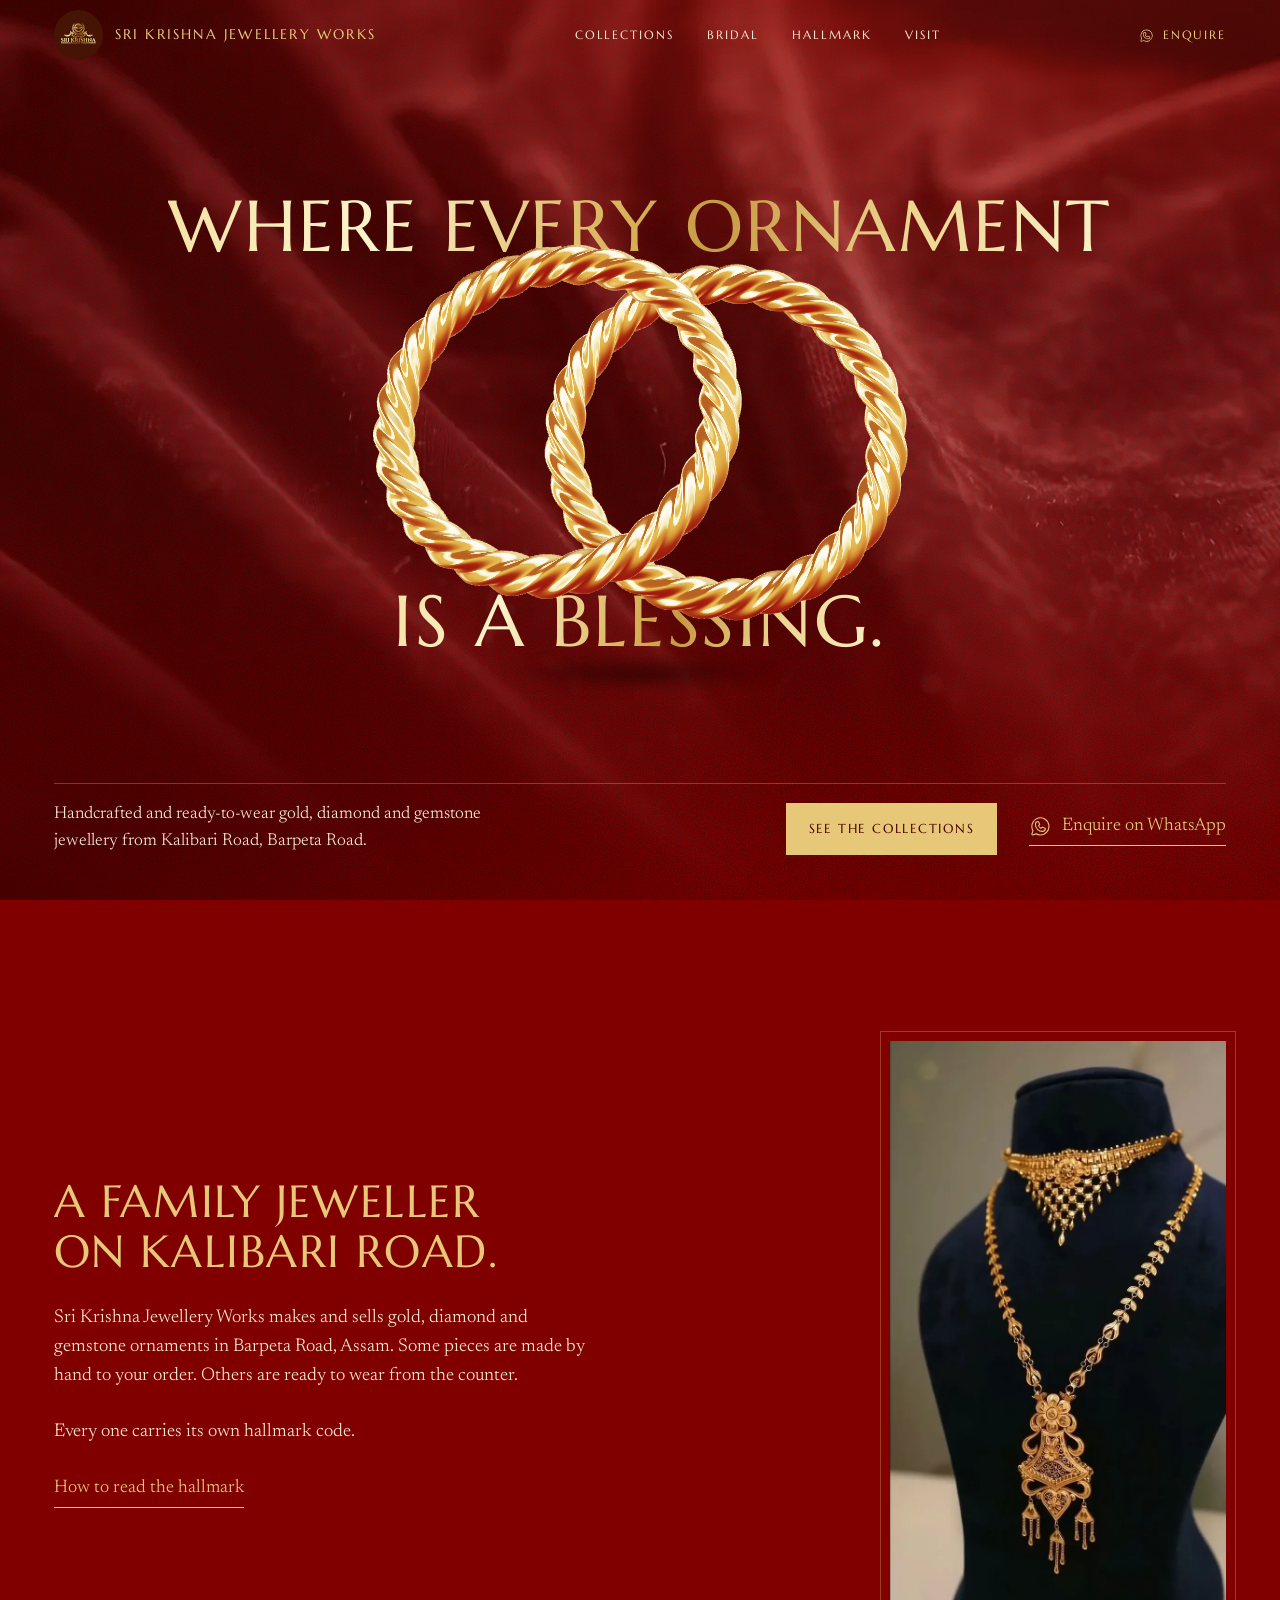
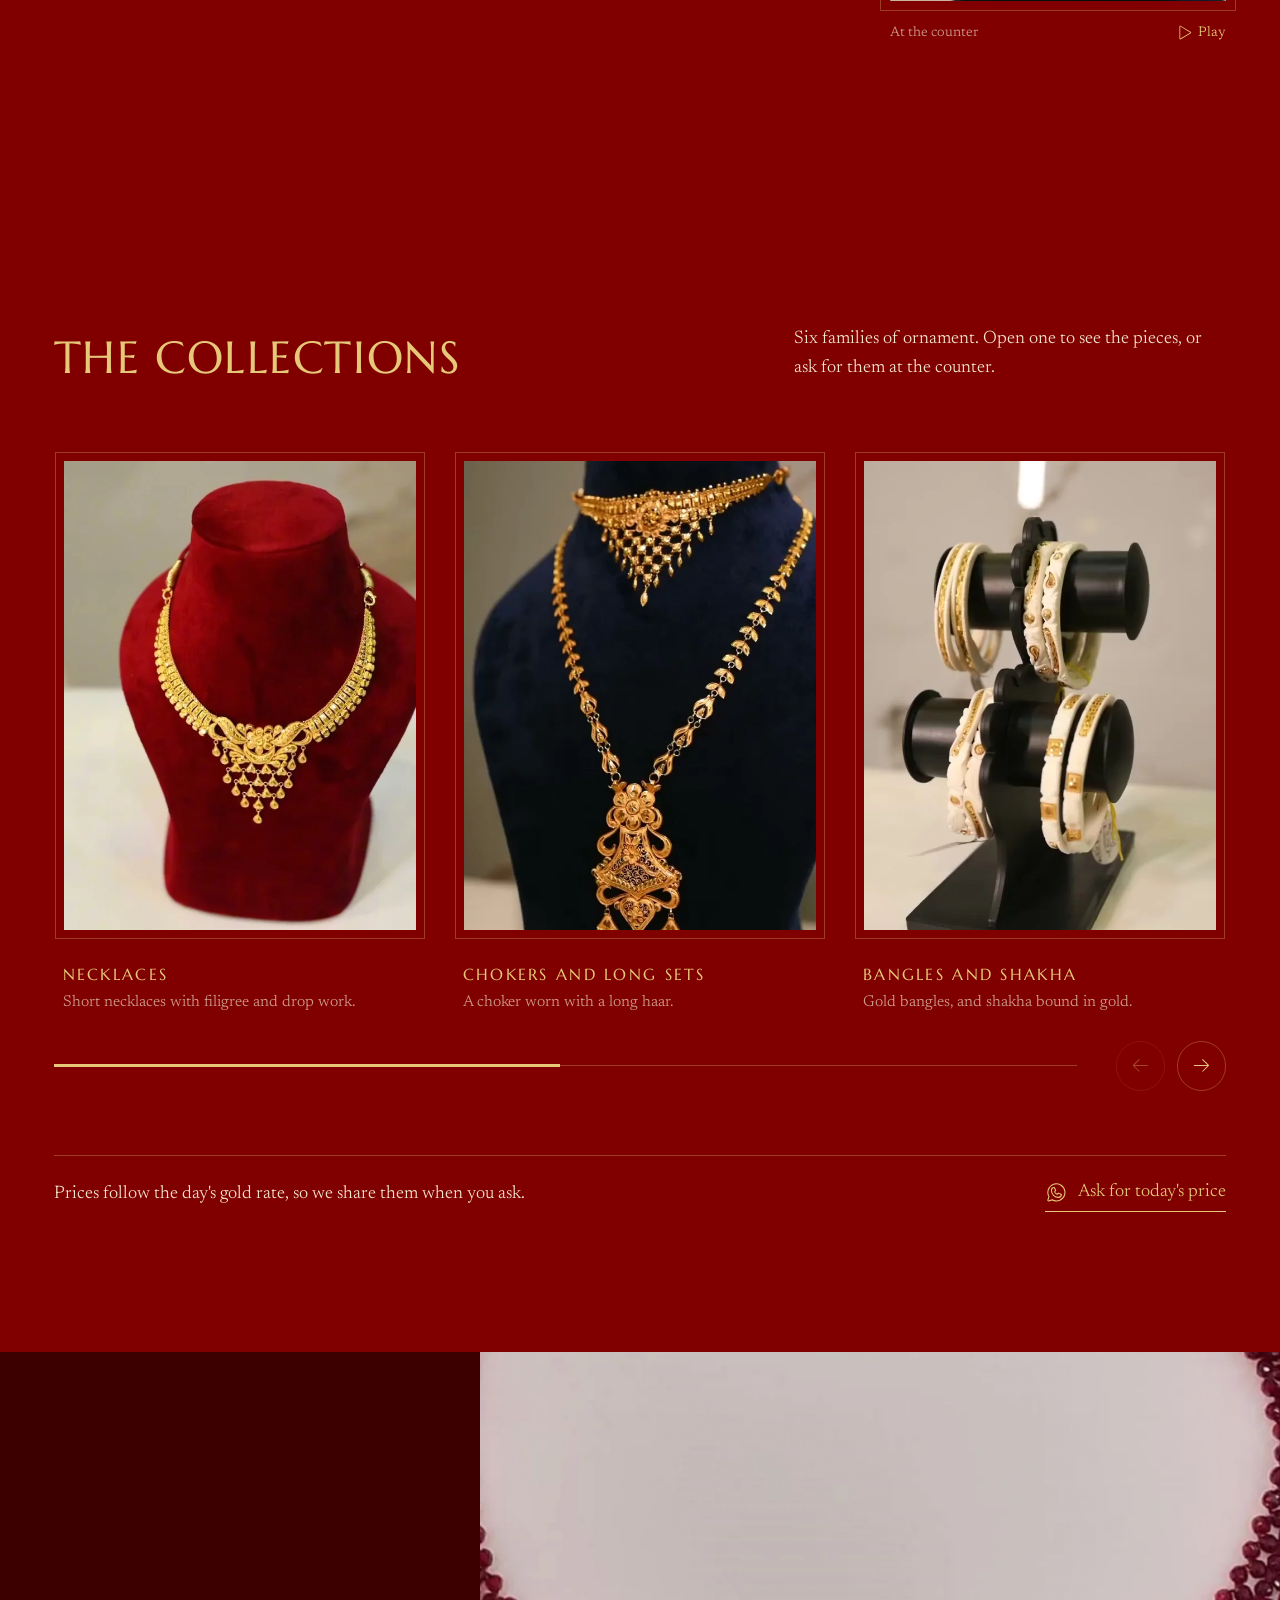
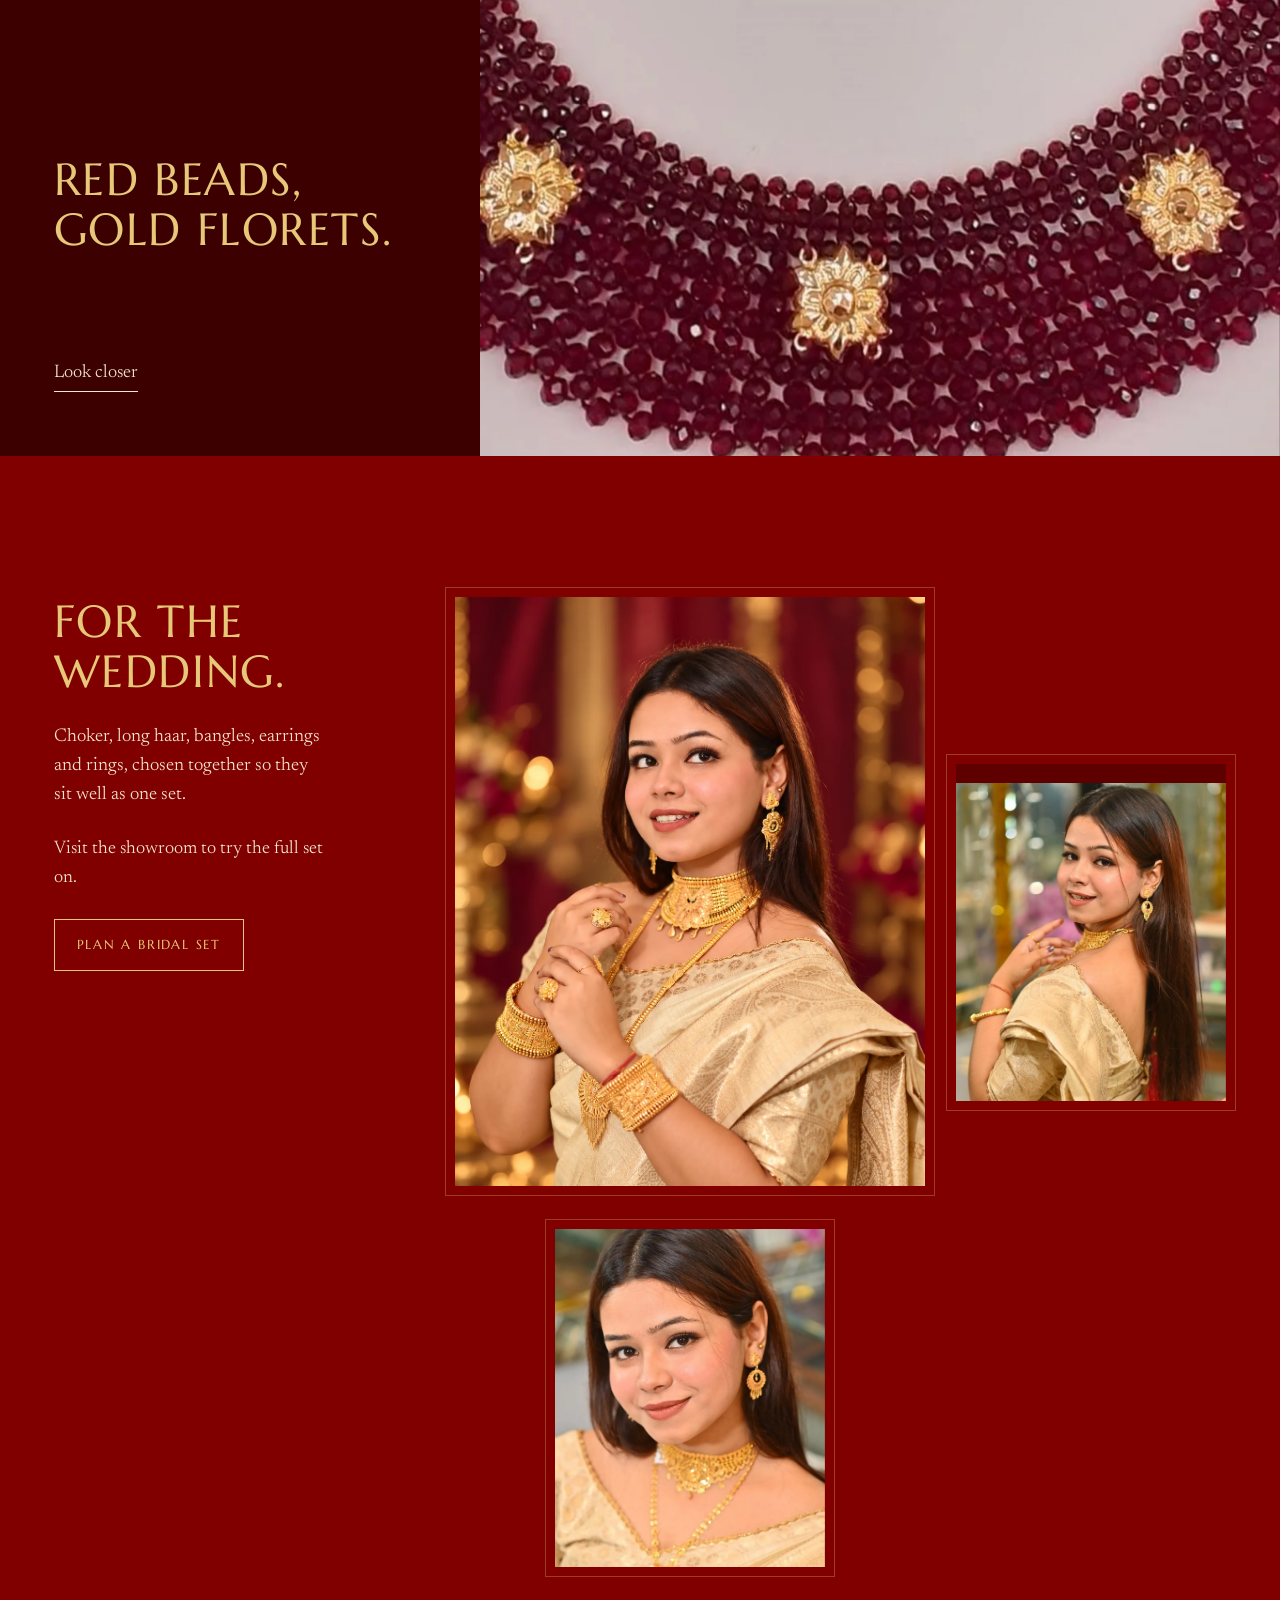
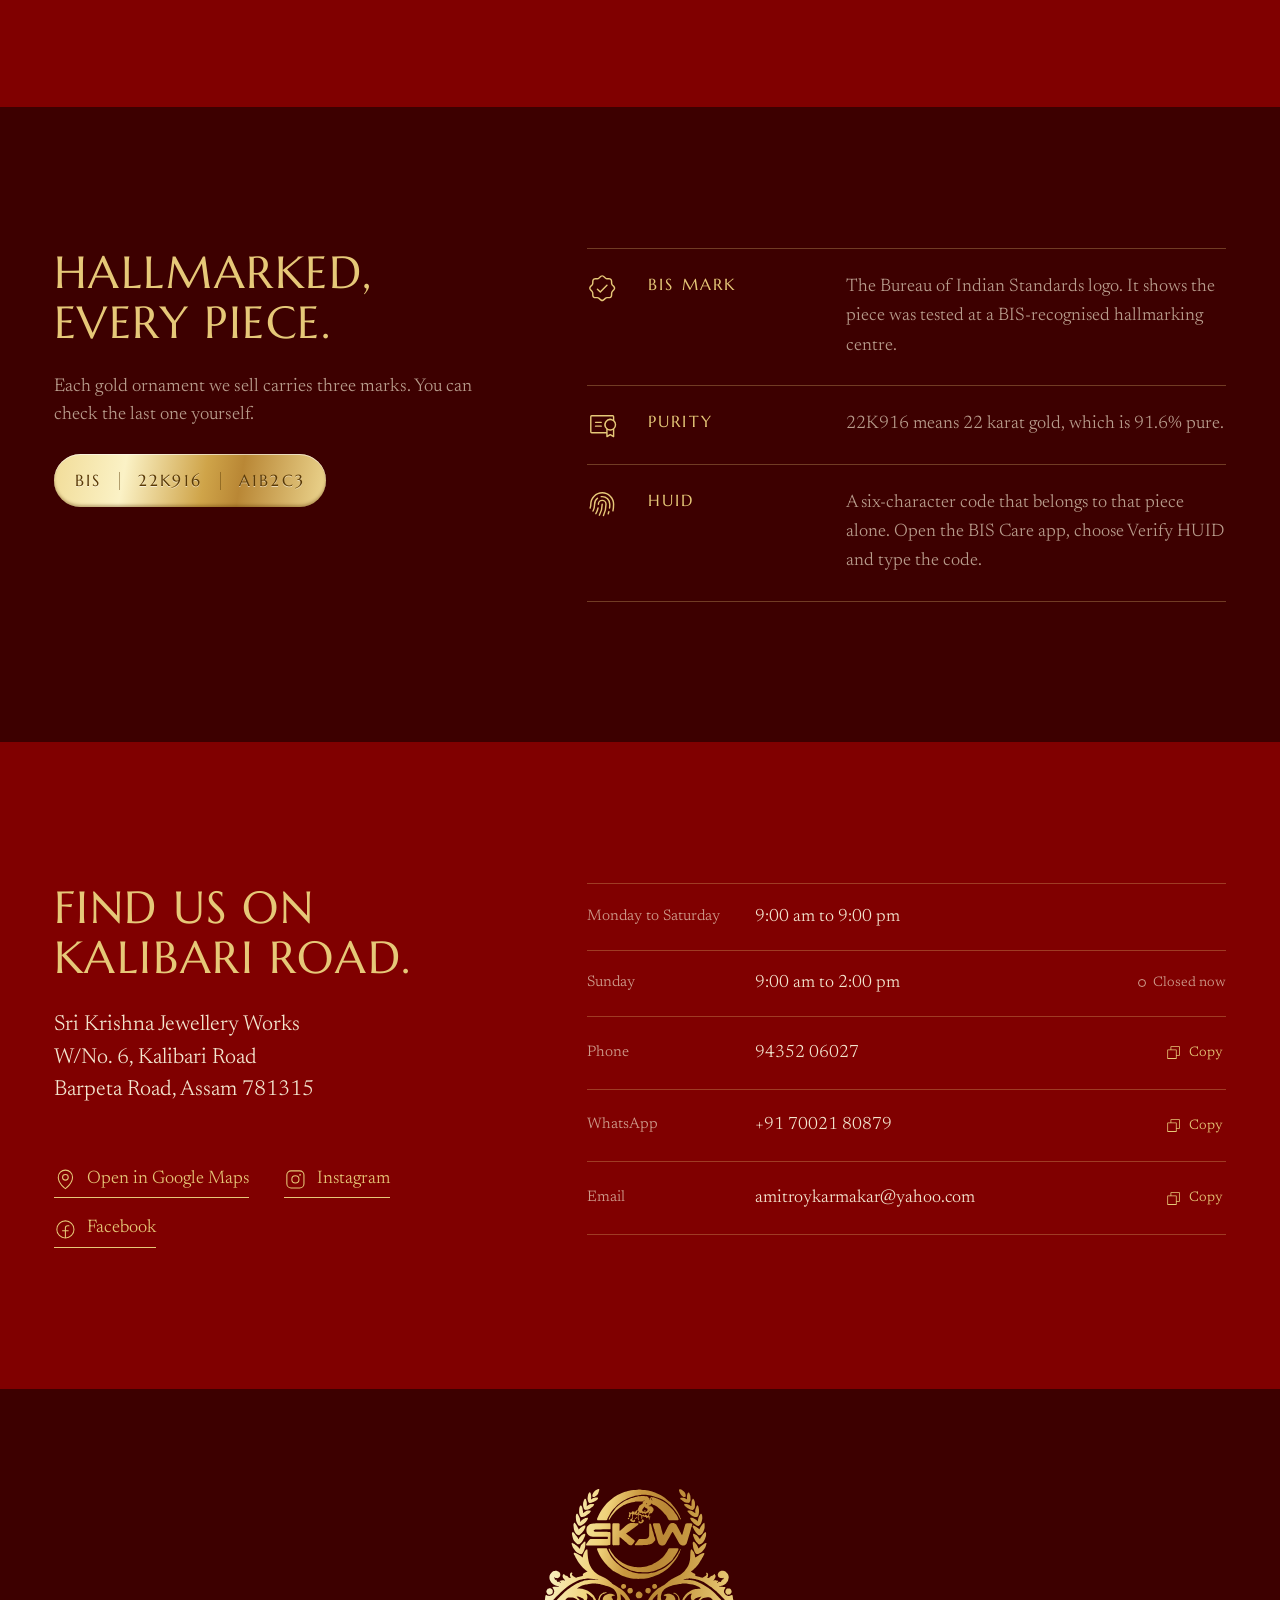
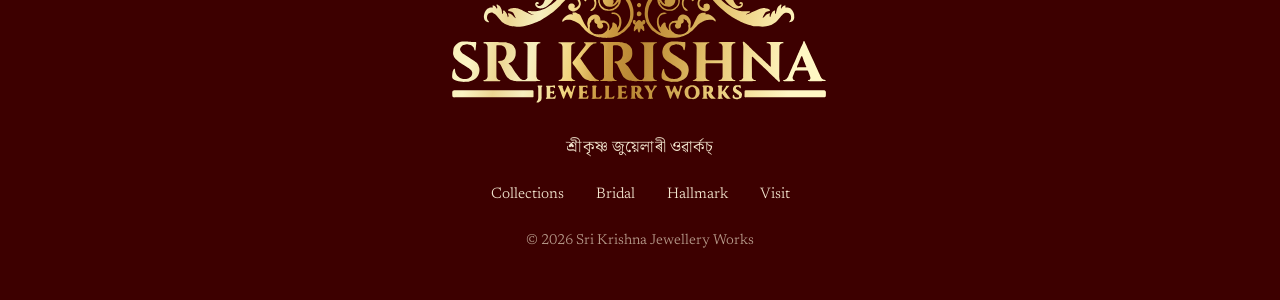
==== commit 3def93c6: "v2" ====
--- a/index.html
+++ b/index.html
@@ -20,6 +20,7 @@
 <link rel="preconnect" href="https://fonts.googleapis.com">
 <link rel="preconnect" href="https://fonts.gstatic.com" crossorigin>
 <link rel="stylesheet" href="https://fonts.googleapis.com/css2?family=Marcellus&family=Newsreader:ital,opsz,wght@0,6..72,300..500;1,6..72,300..500&family=Noto+Serif+Bengali:wght@400;500&display=swap">
+<link rel="preload" as="image" href="assets/logo-round.svg" type="image/svg+xml">
 <link rel="stylesheet" href="css/style.css">
 <script>(function(d){var r=d.documentElement,first=false;r.classList.add('js');try{first=!sessionStorage.getItem('skjw-seen');sessionStorage.setItem('skjw-seen','1')}catch(e){}r.classList.add(first&&true?'intro':'quick');setTimeout(function(){r.classList.add('is-ready')},4000)})(document);</script>
 <script type="application/ld+json">{"@context": "https://schema.org", "@type": "JewelryStore", "name": "Sri Krishna Jewellery Works", "url": "https://skjw.in/", "image": "https://skjw.in/assets/share.jpg", "logo": "https://skjw.in/assets/logo-gold.svg", "telephone": "+91 94352 06027", "email": "amitroykarmakar@yahoo.com", "address": {"@type": "PostalAddress", "streetAddress": "W/No. 6, Kalibari Road", "addressLocality": "Barpeta Road", "addressRegion": "Assam", "postalCode": "781315", "addressCountry": "IN"}, "openingHoursSpecification": [{"@type": "OpeningHoursSpecification", "dayOfWeek": ["Monday", "Tuesday", "Wednesday", "Thursday", "Friday", "Saturday"], "opens": "09:00", "closes": "21:00"}, {"@type": "OpeningHoursSpecification", "dayOfWeek": "Sunday", "opens": "09:00", "closes": "14:00"}], "sameAs": ["https://www.instagram.com/srikrishnajewelleryworks/", "https://www.facebook.com/srikrishnajewellerywork/"]}</script>
@@ -45,11 +46,11 @@
 </defs></svg>
 
 <div class="site" id="top">
-<div class="curtain" aria-hidden="true"><img src="assets/logo-gold.svg" alt="" width="304" height="177"></div>
+<div class="curtain" aria-hidden="true"><img src="assets/logo-round.svg" alt="" width="300" height="300"></div>
 <div class="wipe" aria-hidden="true"></div>
 <header class="nav">
   <a class="brand" href="#top" aria-label="Sri Krishna Jewellery Works, home">
-    <img src="assets/crest-gold.svg" alt="" width="62" height="40">
+    <img src="assets/logo-round.svg" alt="" width="56" height="56">
     <span class="brand-name">Sri Krishna Jewellery Works</span>
   </a>
   <nav class="nav-links" aria-label="Main">
--- a/css/style.css
+++ b/css/style.css
@@ -72,12 +72,12 @@
 .foil{background:var(--foil-gradient);-webkit-background-clip:text;background-clip:text;color:transparent}
 
 /* ---------- 4. Nav + menu ---------- */
-.nav{position:fixed;inset:env(safe-area-inset-top,0px) 0 auto 0;z-index:40;display:flex;align-items:center;justify-content:space-between;gap:1.5rem;padding:.9rem var(--gutter);transition:transform .7s var(--ease-out),background-color .4s,box-shadow .4s}
+.nav{position:fixed;inset:env(safe-area-inset-top,0px) 0 auto 0;z-index:40;display:flex;align-items:center;justify-content:space-between;gap:1.5rem;padding:.65rem var(--gutter);transition:transform .7s var(--ease-out),background-color .4s,box-shadow .4s}
 .nav.is-solid{background:var(--maroon);box-shadow:0 1px 0 var(--line)}
 .nav.menu-open{background:transparent;box-shadow:none}
 .nav.is-hidden{transform:translateY(-105%);visibility:hidden;transition:transform .7s var(--ease-out),visibility 0s .7s}
 .brand{display:flex;align-items:center;gap:.7rem;text-decoration:none;color:var(--foil);min-width:0}
-.brand img{height:2.5rem;width:auto;flex:none}
+.brand img{height:3.1rem;width:3.1rem;flex:none}
 .brand-name{font-family:var(--f-display);text-transform:uppercase;letter-spacing:.16em;font-size:.86rem;white-space:nowrap}
 .nav-links{display:flex;gap:clamp(1.2rem,2.6vw,2.6rem)}
 .nav-links a,.nav-cta{font-family:var(--f-display);text-transform:uppercase;letter-spacing:.16em;font-size:.76rem;text-decoration:none}
@@ -274,7 +274,7 @@
 /* ---------- 15. Motion ---------- */
 /* first visit: the crest curtain. Every other page load: a short wipe. */
 .curtain{position:fixed;inset:0;z-index:60;background:var(--maroon);display:none;place-items:center}
-.curtain img{width:min(62vw,19rem);height:auto}
+.curtain img{width:min(60vw,17rem);height:auto}
 .js.intro .curtain{display:grid;clip-path:inset(0);transition:clip-path 1.25s var(--ease-io)}
 .js.intro.is-ready .curtain{clip-path:inset(0 0 100% 0);pointer-events:none}
 .js.intro .curtain img{animation:crest 1.2s var(--ease-out) both}
@@ -342,7 +342,7 @@
 }
 @media (max-width:36rem){
   .brand-name{font-size:.72rem;letter-spacing:.12em}
-  .brand img{height:2.1rem}
+  .brand img{height:2.6rem;width:2.6rem}
   .row{grid-template-columns:minmax(0,1fr) auto}
   .row dt{grid-column:1/-1;margin-bottom:-.7rem}
   .mark{grid-template-columns:2.2rem minmax(0,1fr)}
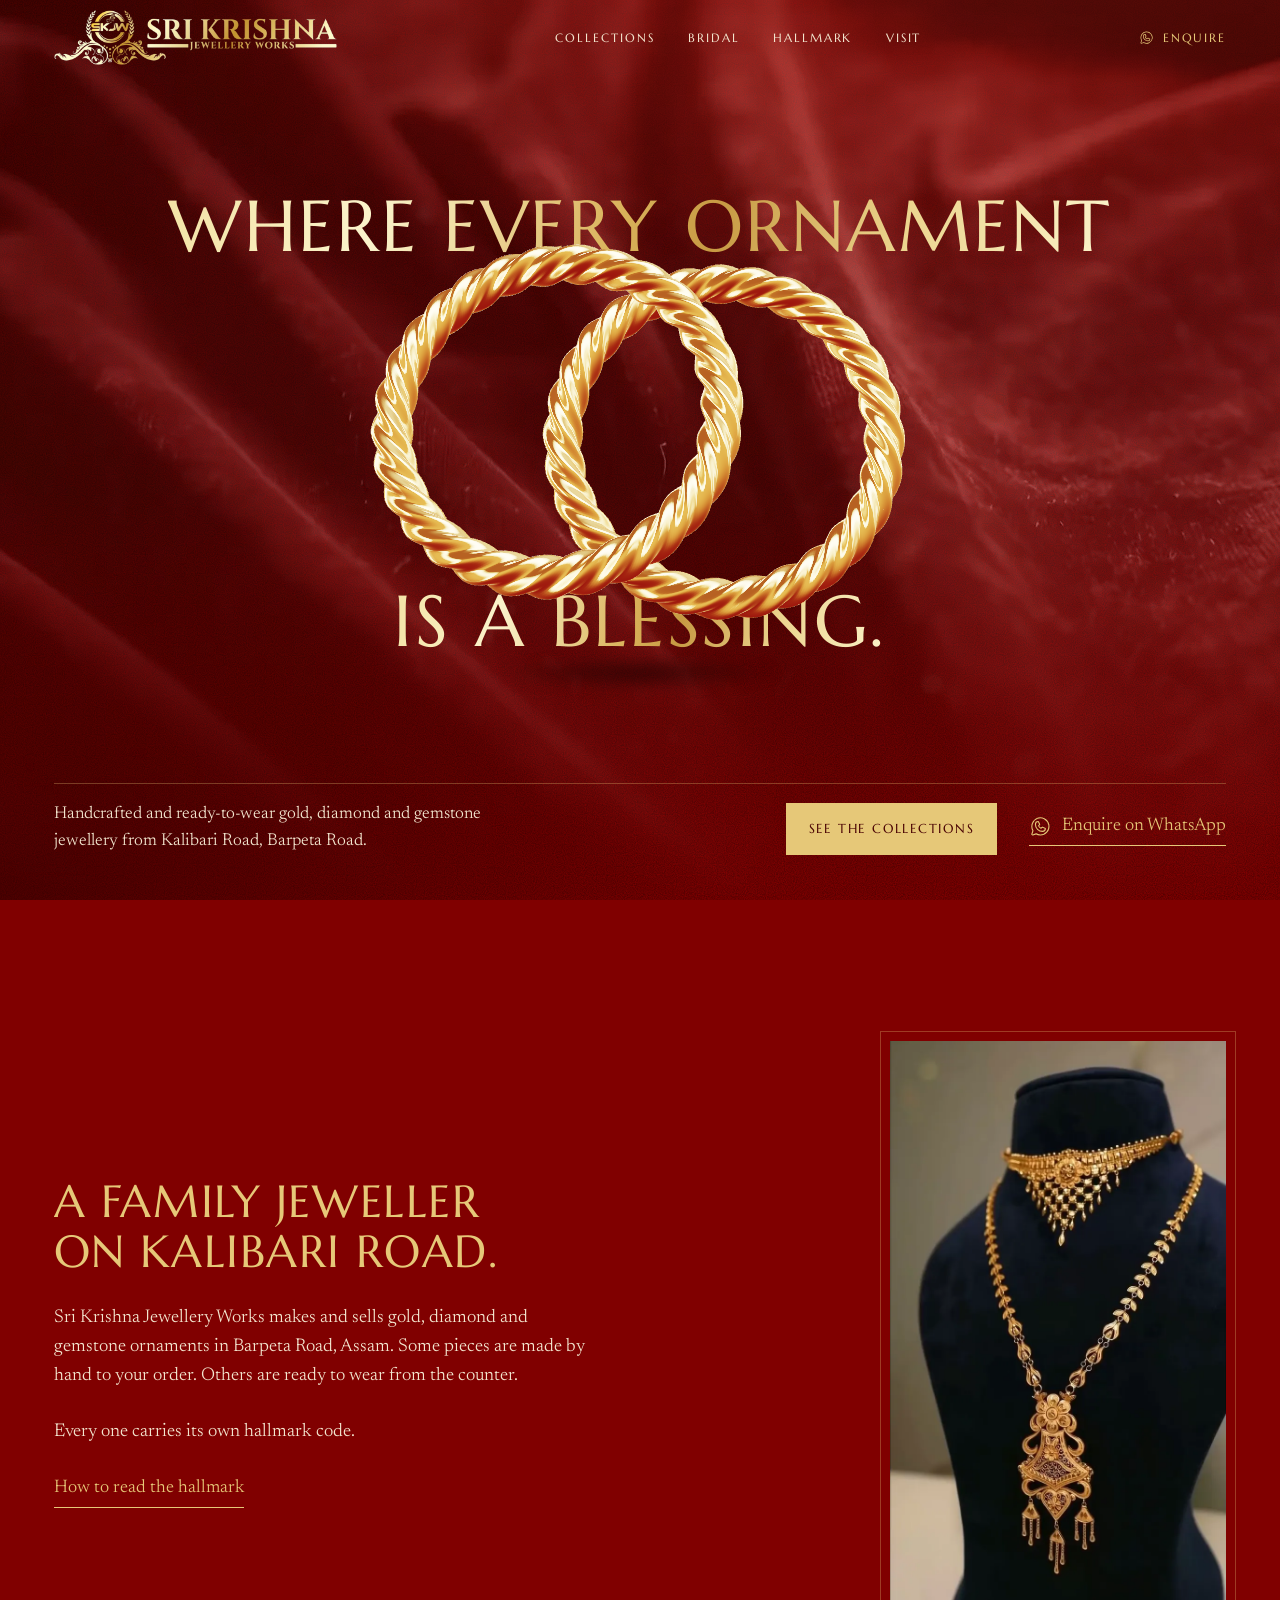
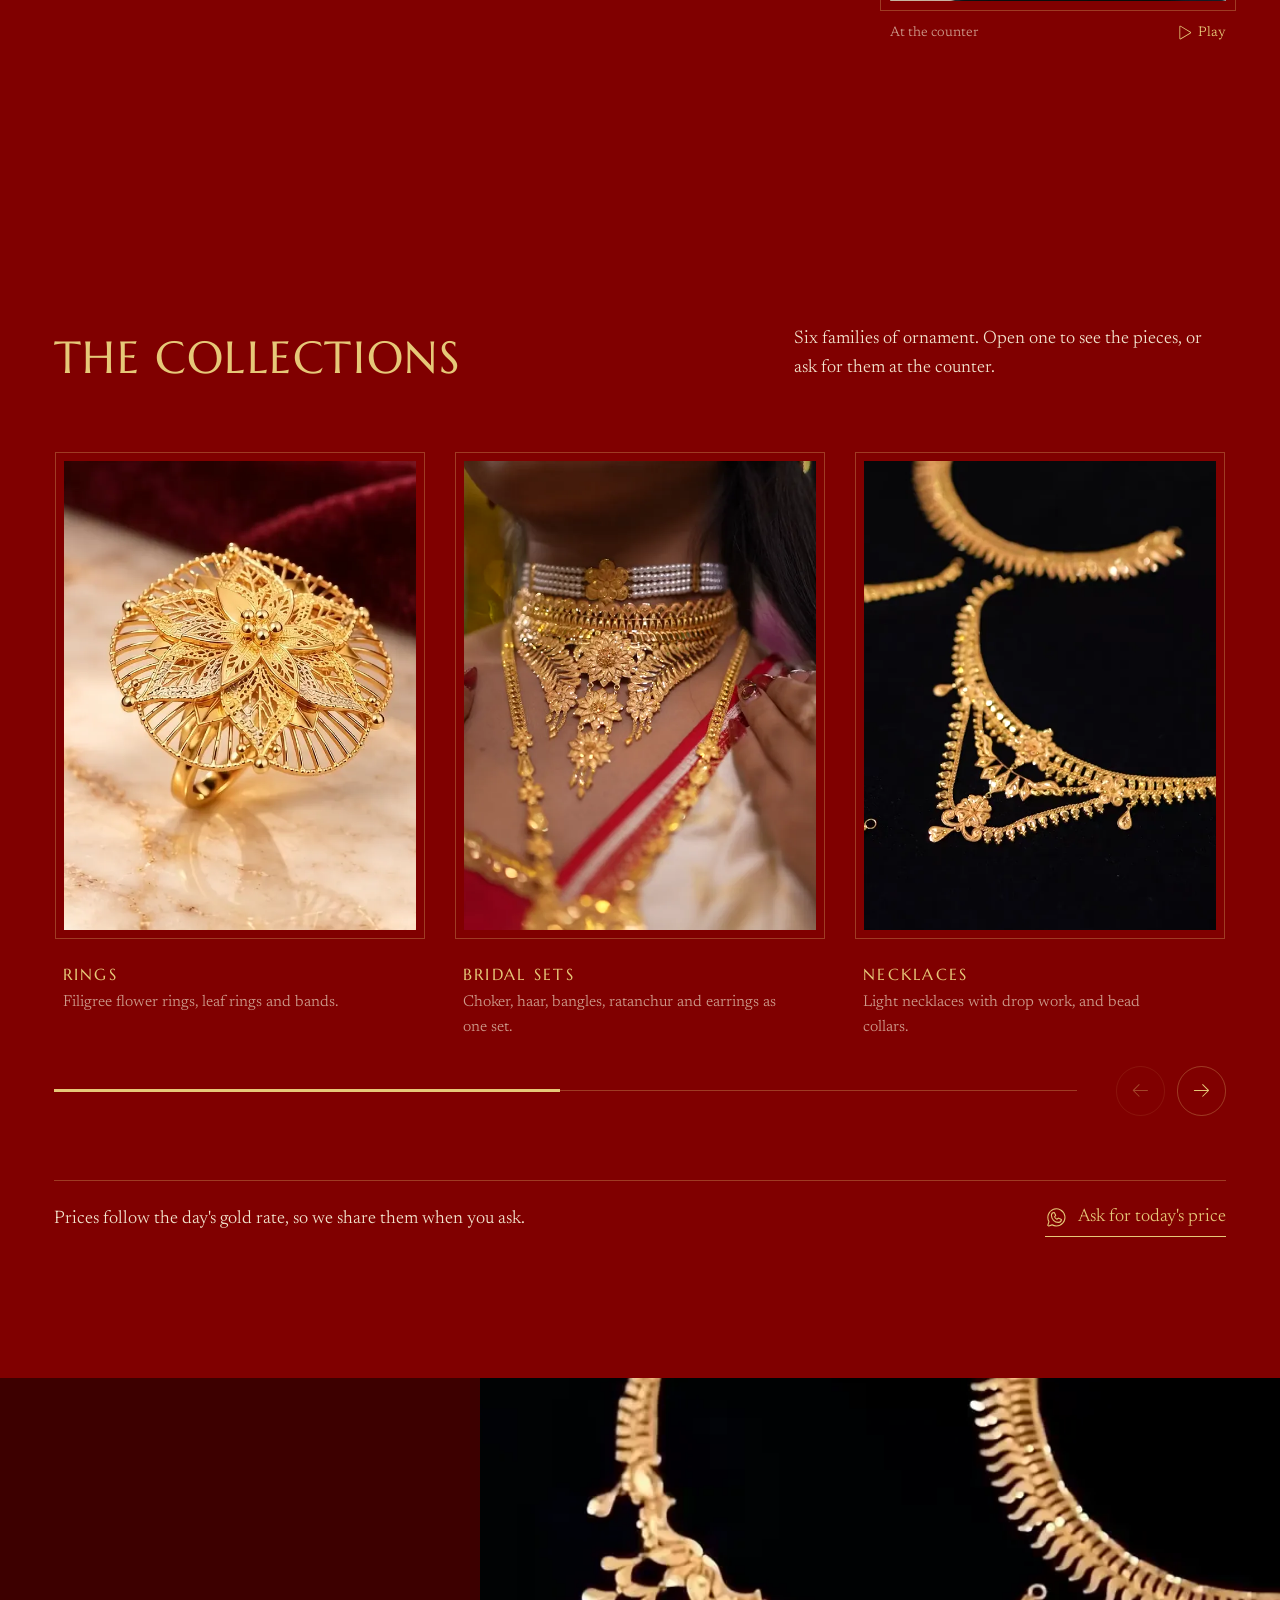
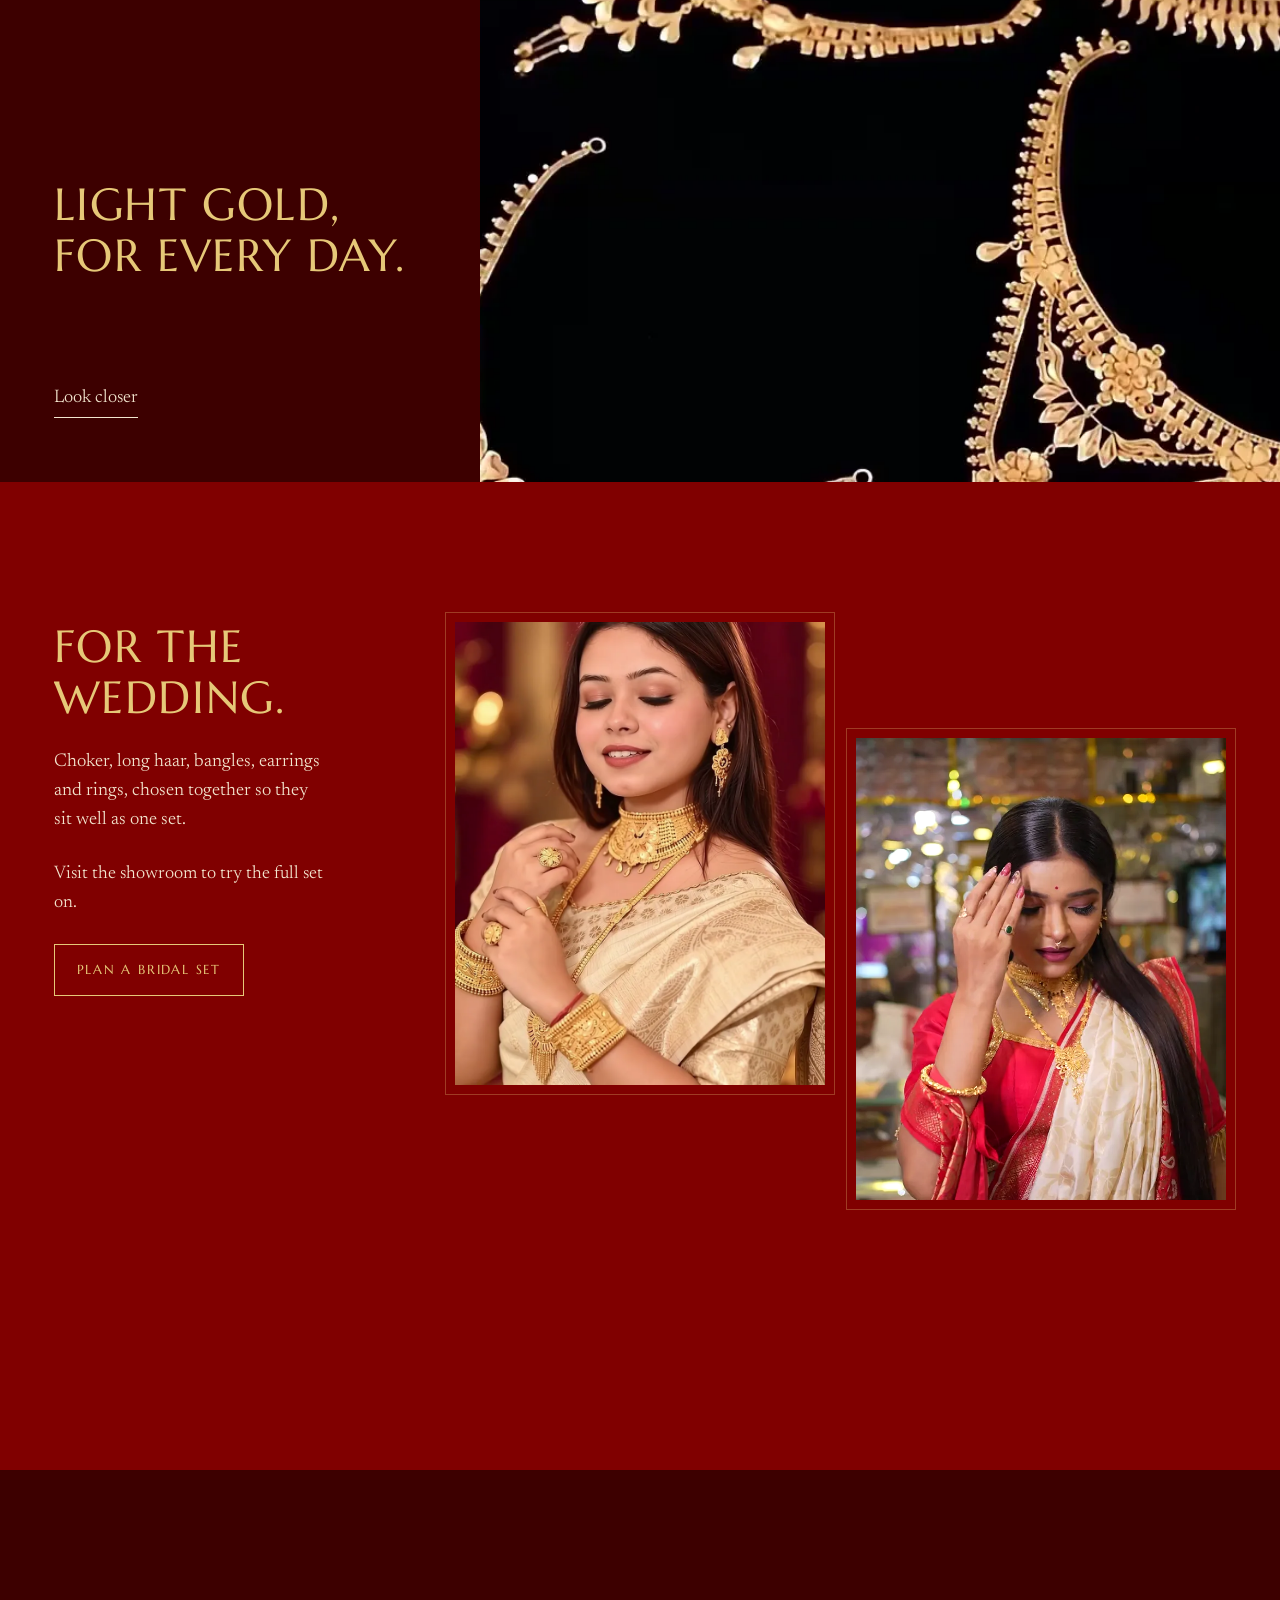
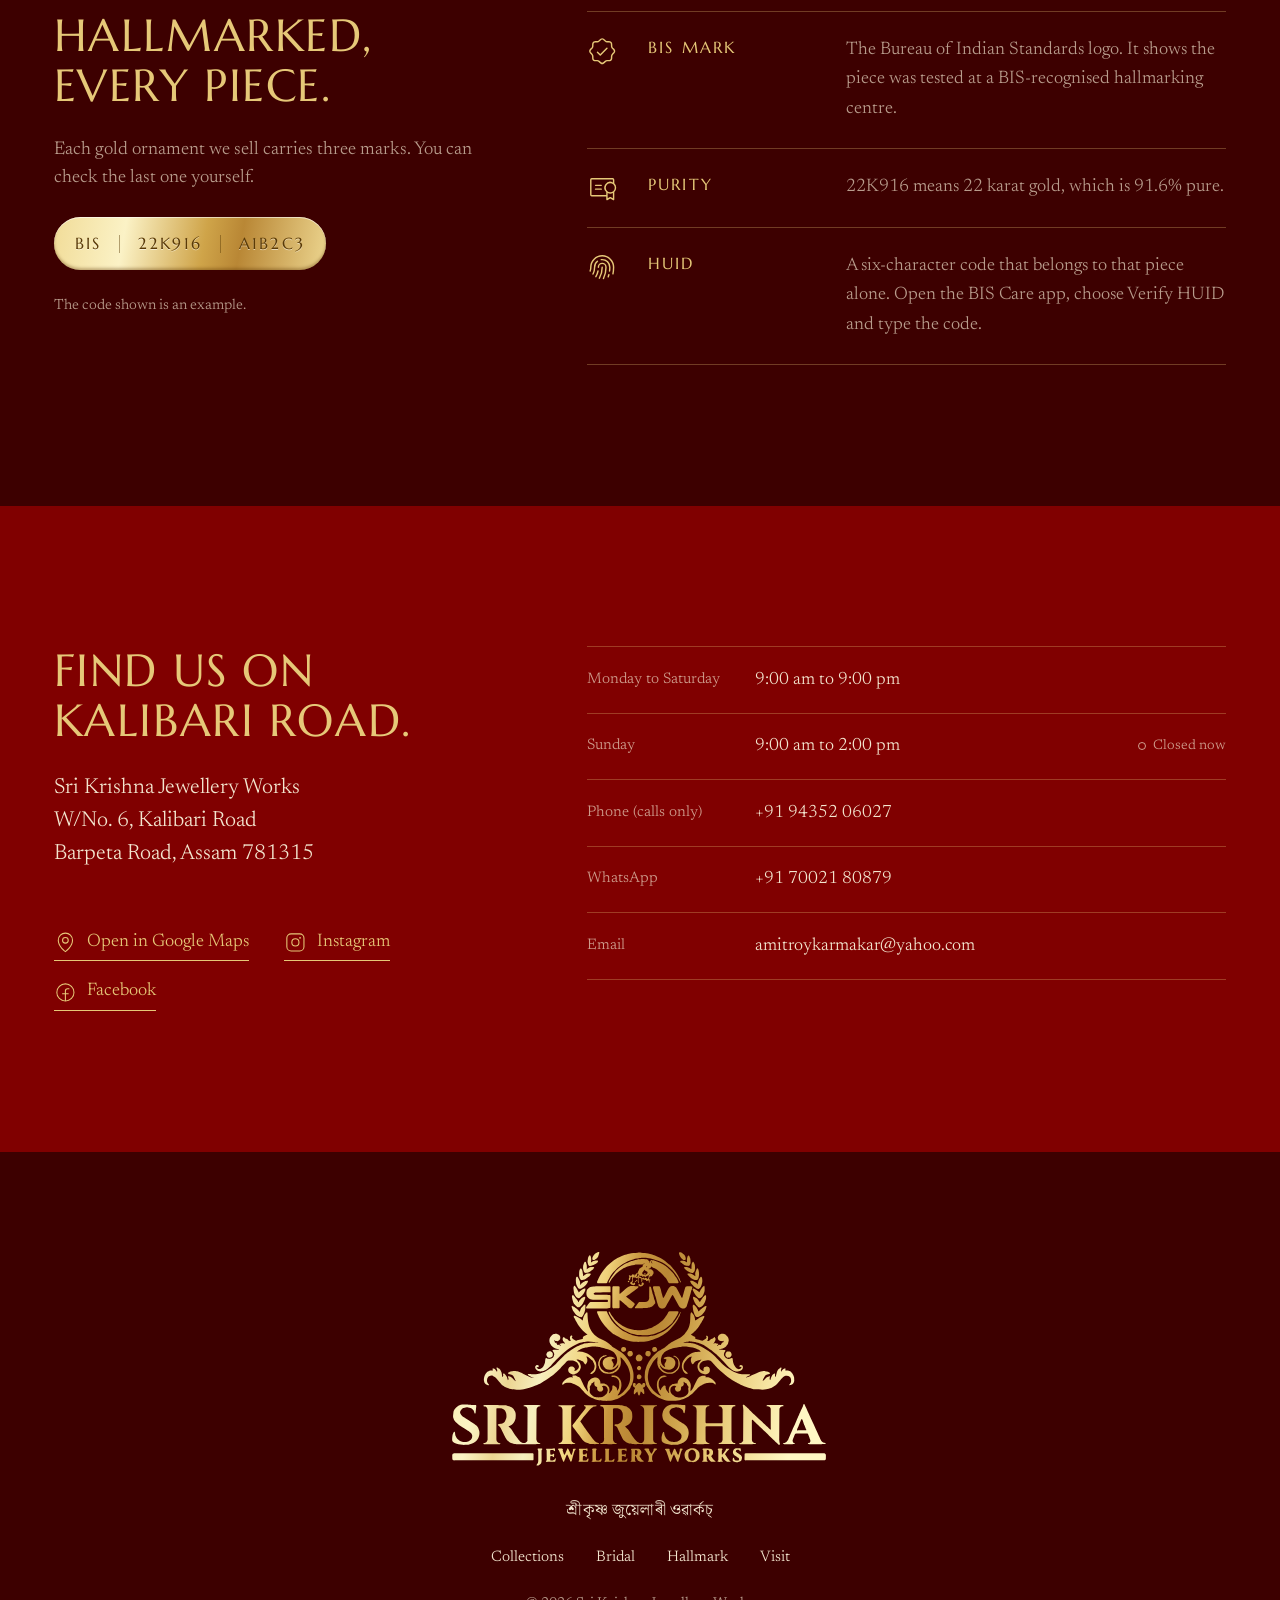
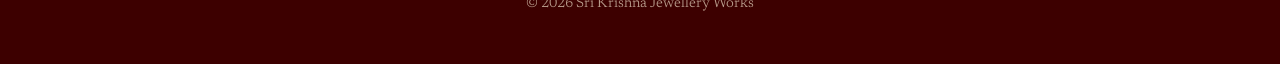
==== commit ff68e963: "final version" ====
--- a/index.html
+++ b/index.html
@@ -1,4 +1,13 @@
 <!doctype html>
+<!--
+  Sri Krishna Jewellery Works, Barpeta Road
+  Home page
+
+  Plain HTML, CSS and JavaScript. Upload the folder as it is; there is nothing to build.
+  Catalogue: js/pieces.js    Styles: css/style.css    Behaviour: js/site.js
+  Phone, WhatsApp, email and hours: the Visit section near the end of index.html,
+  and the business details block at the end of the head on both pages.
+-->
 <html lang="en">
 <head>
 <meta charset="utf-8">
@@ -9,6 +18,7 @@
 <meta name="theme-color" content="#800000">
 <link rel="icon" href="assets/favicon.png" type="image/png">
 <link rel="apple-touch-icon" href="assets/apple-touch-icon.png">
+<!-- how the link looks when it is shared on WhatsApp, Facebook and others -->
 <meta property="og:type" content="website">
 <meta property="og:site_name" content="Sri Krishna Jewellery Works">
 <meta property="og:title" content="Sri Krishna Jewellery Works | Hallmarked gold jewellery in Barpeta Road">
@@ -17,15 +27,19 @@
 <meta property="og:image" content="https://skjw.in/assets/share.jpg">
 <meta property="og:locale" content="en_IN">
 <meta name="twitter:card" content="summary_large_image">
+<!-- fonts: Marcellus for headings, Newsreader for text, Noto Serif Bengali for the Assamese line -->
 <link rel="preconnect" href="https://fonts.googleapis.com">
 <link rel="preconnect" href="https://fonts.gstatic.com" crossorigin>
 <link rel="stylesheet" href="https://fonts.googleapis.com/css2?family=Marcellus&family=Newsreader:ital,opsz,wght@0,6..72,300..500;1,6..72,300..500&family=Noto+Serif+Bengali:wght@400;500&display=swap">
-<link rel="preload" as="image" href="assets/logo-round.svg" type="image/svg+xml">
+<link rel="preload" as="image" href="assets/logo-wide.webp" type="image/webp">
 <link rel="stylesheet" href="css/style.css">
+<!-- first visit shows the opening logo; every other page load gets a short wipe -->
 <script>(function(d){var r=d.documentElement,first=false;r.classList.add('js');try{first=!sessionStorage.getItem('skjw-seen');sessionStorage.setItem('skjw-seen','1')}catch(e){}r.classList.add(first&&true?'intro':'quick');setTimeout(function(){r.classList.add('is-ready')},4000)})(document);</script>
+<!-- business details for Google search: address, phone, hours. Keep in step with the Visit section -->
 <script type="application/ld+json">{"@context": "https://schema.org", "@type": "JewelryStore", "name": "Sri Krishna Jewellery Works", "url": "https://skjw.in/", "image": "https://skjw.in/assets/share.jpg", "logo": "https://skjw.in/assets/logo-gold.svg", "telephone": "+91 94352 06027", "email": "amitroykarmakar@yahoo.com", "address": {"@type": "PostalAddress", "streetAddress": "W/No. 6, Kalibari Road", "addressLocality": "Barpeta Road", "addressRegion": "Assam", "postalCode": "781315", "addressCountry": "IN"}, "openingHoursSpecification": [{"@type": "OpeningHoursSpecification", "dayOfWeek": ["Monday", "Tuesday", "Wednesday", "Thursday", "Friday", "Saturday"], "opens": "09:00", "closes": "21:00"}, {"@type": "OpeningHoursSpecification", "dayOfWeek": "Sunday", "opens": "09:00", "closes": "14:00"}], "sameAs": ["https://www.instagram.com/srikrishnajewelleryworks/", "https://www.facebook.com/srikrishnajewellerywork/"]}</script>
 </head>
 <body>
+<!-- icons, drawn once and reused anywhere with <use href="#i-name"> -->
 <svg width="0" height="0" style="position:absolute" aria-hidden="true" focusable="false"><defs>
   <symbol id="i-whatsapp" viewBox="0 0 256 256"><path d="M186.68,146.63l-32-16a6,6,0,0,0-6,.38L133,141.46A42.49,42.49,0,0,1,114.54,123L125,107.33a6,6,0,0,0,.38-6l-16-32A6,6,0,0,0,104,66a38,38,0,0,0-38,38,86.1,86.1,0,0,0,86,86,38,38,0,0,0,38-38A6,6,0,0,0,186.68,146.63ZM152,178a74.09,74.09,0,0,1-74-74,26,26,0,0,1,22.42-25.75l12.66,25.32-10.39,15.58a6,6,0,0,0-.54,5.63,54.43,54.43,0,0,0,29.07,29.07,6,6,0,0,0,5.63-.54l15.58-10.39,25.32,12.66A26,26,0,0,1,152,178ZM128,26A102,102,0,0,0,38.35,176.69L26.73,211.56a14,14,0,0,0,17.71,17.71l34.87-11.62A102,102,0,1,0,128,26Zm0,192a90,90,0,0,1-45.06-12.08,6.09,6.09,0,0,0-3-.81,6.2,6.2,0,0,0-1.9.31L40.65,217.88a2,2,0,0,1-2.53-2.53L50.58,178a6,6,0,0,0-.5-4.91A90,90,0,1,1,128,218Z"></path></symbol>
   <symbol id="i-phone" viewBox="0 0 256 256"><path d="M221.59,160.3l-47.24-21.17a14,14,0,0,0-13.28,1.22,4.81,4.81,0,0,0-.56.42l-24.69,21a1.88,1.88,0,0,1-1.68.06c-15.87-7.66-32.31-24-40-39.65a1.91,1.91,0,0,1,0-1.68l21.07-25a6.13,6.13,0,0,0,.42-.58,14,14,0,0,0,1.12-13.27L95.73,34.49a14,14,0,0,0-14.56-8.38A54.24,54.24,0,0,0,34,80c0,78.3,63.7,142,142,142a54.25,54.25,0,0,0,53.89-47.17A14,14,0,0,0,221.59,160.3ZM176,210C104.32,210,46,151.68,46,80A42.23,42.23,0,0,1,82.67,38h.23a2,2,0,0,1,1.84,1.31l21.1,47.11a2,2,0,0,1,0,1.67L84.73,113.15a4.73,4.73,0,0,0-.43.57,14,14,0,0,0-.91,13.73c8.87,18.16,27.17,36.32,45.53,45.19a14,14,0,0,0,13.77-1c.19-.13.38-.27.56-.42l24.68-21a1.92,1.92,0,0,1,1.6-.1l47.25,21.17a2,2,0,0,1,1.21,2A42.24,42.24,0,0,1,176,210Z"></path></symbol>
@@ -35,8 +49,6 @@
   <symbol id="i-seal" viewBox="0 0 256 256"><path d="M224.42,104.2c-3.9-4.07-7.93-8.27-9.55-12.18-1.5-3.63-1.58-9-1.67-14.68-.14-9.38-.3-20-7.42-27.12S188,42.94,178.66,42.8c-5.68-.09-11-.17-14.68-1.67-3.91-1.62-8.11-5.65-12.18-9.55C145.16,25.22,137.64,18,128,18s-17.16,7.22-23.8,13.58c-4.07,3.9-8.27,7.93-12.18,9.55-3.63,1.5-9,1.58-14.68,1.67-9.38.14-20,.3-27.12,7.42S42.94,68,42.8,77.34c-.09,5.68-.17,11-1.67,14.68-1.62,3.91-5.65,8.11-9.55,12.18C25.22,110.84,18,118.36,18,128s7.22,17.16,13.58,23.8c3.9,4.07,7.93,8.27,9.55,12.18,1.5,3.63,1.58,9,1.67,14.68.14,9.38.3,20,7.42,27.12S68,213.06,77.34,213.2c5.68.09,11,.17,14.68,1.67,3.91,1.62,8.11,5.65,12.18,9.55C110.84,230.78,118.36,238,128,238s17.16-7.22,23.8-13.58c4.07-3.9,8.27-7.93,12.18-9.55,3.63-1.5,9-1.58,14.68-1.67,9.38-.14,20-.3,27.12-7.42s7.28-17.74,7.42-27.12c.09-5.68.17-11,1.67-14.68,1.62-3.91,5.65-8.11,9.55-12.18C230.78,145.16,238,137.64,238,128S230.78,110.84,224.42,104.2Zm-8.66,39.3c-4.67,4.86-9.5,9.9-12,15.9-2.38,5.74-2.48,12.52-2.58,19.08-.11,7.44-.23,15.14-3.9,18.82s-11.38,3.79-18.82,3.9c-6.56.1-13.34.2-19.08,2.58-6,2.48-11,7.31-15.91,12-5.25,5-10.68,10.24-15.49,10.24s-10.24-5.21-15.5-10.24c-4.86-4.67-9.9-9.5-15.9-12-5.74-2.38-12.52-2.48-19.08-2.58-7.44-.11-15.14-.23-18.82-3.9s-3.79-11.38-3.9-18.82c-.1-6.56-.2-13.34-2.58-19.08-2.48-6-7.31-11-12-15.91C35.21,138.24,30,132.81,30,128s5.21-10.24,10.24-15.5c4.67-4.86,9.5-9.9,12-15.9,2.38-5.74,2.48-12.52,2.58-19.08.11-7.44.23-15.14,3.9-18.82s11.38-3.79,18.82-3.9c6.56-.1,13.34-.2,19.08-2.58,6-2.48,11-7.31,15.91-12C117.76,35.21,123.19,30,128,30s10.24,5.21,15.5,10.24c4.86,4.67,9.9,9.5,15.9,12,5.74,2.38,12.52,2.48,19.08,2.58,7.44.11,15.14.23,18.82,3.9s3.79,11.38,3.9,18.82c.1,6.56.2,13.34,2.58,19.08,2.48,6,7.31,11,12,15.91,5,5.25,10.24,10.68,10.24,15.49S220.79,138.24,215.76,143.5ZM172.24,99.76a6,6,0,0,1,0,8.48l-56,56a6,6,0,0,1-8.48,0l-24-24a6,6,0,0,1,8.48-8.48L112,151.51l51.76-51.75A6,6,0,0,1,172.24,99.76Z"></path></symbol>
   <symbol id="i-certificate" viewBox="0 0 256 256"><path d="M126,136a6,6,0,0,1-6,6H72a6,6,0,0,1,0-12h48A6,6,0,0,1,126,136Zm-6-38H72a6,6,0,0,0,0,12h48a6,6,0,0,0,0-12Zm110,62.62V224a6,6,0,0,1-9,5.21l-25-14.3-25,14.3a6,6,0,0,1-9-5.21V198H40a14,14,0,0,1-14-14V56A14,14,0,0,1,40,42H216a14,14,0,0,1,14,14V87.38a49.91,49.91,0,0,1,0,73.24ZM196,86a38,38,0,1,0,38,38A38,38,0,0,0,196,86ZM162,186V160.62a50,50,0,0,1,56-81.51V56a2,2,0,0,0-2-2H40a2,2,0,0,0-2,2V184a2,2,0,0,0,2,2Zm56-17.11a49.91,49.91,0,0,1-44,0v44.77l19-10.87a6,6,0,0,1,6,0l19,10.87Z"></path></symbol>
   <symbol id="i-fingerprint" viewBox="0 0 256 256"><path d="M70,128a132.68,132.68,0,0,1-14,59.58,6,6,0,0,1-5.38,3.33,6,6,0,0,1-5.36-8.67A120.74,120.74,0,0,0,58,128,69.72,69.72,0,0,1,84.25,73.36a6,6,0,0,1,7.51,9.37A57.73,57.73,0,0,0,70,128Zm58-6a6,6,0,0,0-6,6,186.07,186.07,0,0,1-23.23,90.07,6,6,0,0,0,10.5,5.82A198.14,198.14,0,0,0,134,128,6,6,0,0,0,128,122Zm0-32a38,38,0,0,0-38,38,6,6,0,0,0,12,0,26,26,0,0,1,52,0,216.06,216.06,0,0,1-20.71,92.85A6,6,0,1,0,144.16,226,227.94,227.94,0,0,0,166,128,38,38,0,0,0,128,90Zm0-64A102.11,102.11,0,0,0,26,128a90,90,0,0,1-5.12,30,6,6,0,1,0,11.31,4A101.83,101.83,0,0,0,38,128a90,90,0,0,1,180,0,284.7,284.7,0,0,1-5.33,54.84,6,6,0,0,0,4.72,7.05,6.8,6.8,0,0,0,1.17.11,6,6,0,0,0,5.88-4.84A295.92,295.92,0,0,0,230,128,102.12,102.12,0,0,0,128,26ZM94,154.13a6,6,0,0,0-7.07,4.69,152.82,152.82,0,0,1-17.44,46,6,6,0,0,0,10.4,6,164.77,164.77,0,0,0,18.8-49.65A6,6,0,0,0,94,154.13ZM128,58a70.76,70.76,0,0,0-8.75.54,6,6,0,1,0,1.49,11.91A58,58,0,0,1,186,128a252.27,252.27,0,0,1-1.94,31.26,6,6,0,0,0,5.21,6.69,6.59,6.59,0,0,0,.75,0,6,6,0,0,0,5.95-5.26A266.46,266.46,0,0,0,198,128,70.08,70.08,0,0,0,128,58ZM185.44,186.2a6,6,0,0,0-7.31,4.31c-1.47,5.74-3.18,11.49-5.06,17.09a6,6,0,0,0,11.38,3.82c2-5.88,3.75-11.9,5.3-17.92A6,6,0,0,0,185.44,186.2Z"></path></symbol>
-  <symbol id="i-copy" viewBox="0 0 256 256"><path d="M216,34H88a6,6,0,0,0-6,6V82H40a6,6,0,0,0-6,6V216a6,6,0,0,0,6,6H168a6,6,0,0,0,6-6V174h42a6,6,0,0,0,6-6V40A6,6,0,0,0,216,34ZM162,210H46V94H162Zm48-48H174V88a6,6,0,0,0-6-6H94V46H210Z"></path></symbol>
-  <symbol id="i-check" viewBox="0 0 256 256"><path d="M228.24,76.24l-128,128a6,6,0,0,1-8.48,0l-56-56a6,6,0,0,1,8.48-8.48L96,191.51,219.76,67.76a6,6,0,0,1,8.48,8.48Z"></path></symbol>
   <symbol id="i-menu" viewBox="0 0 256 256"><path d="M222,128a6,6,0,0,1-6,6H40a6,6,0,0,1,0-12H216A6,6,0,0,1,222,128ZM40,70H216a6,6,0,0,0,0-12H40a6,6,0,0,0,0,12ZM216,186H40a6,6,0,0,0,0,12H216a6,6,0,0,0,0-12Z"></path></symbol>
   <symbol id="i-close" viewBox="0 0 256 256"><path d="M204.24,195.76a6,6,0,1,1-8.48,8.48L128,136.49,60.24,204.24a6,6,0,0,1-8.48-8.48L119.51,128,51.76,60.24a6,6,0,0,1,8.48-8.48L128,119.51l67.76-67.75a6,6,0,0,1,8.48,8.48L136.49,128Z"></path></symbol>
   <symbol id="i-play" viewBox="0 0 256 256"><path d="M231.36,116.19,87.28,28.06a14,14,0,0,0-14.18-.27A13.69,13.69,0,0,0,66,39.87V216.13a13.69,13.69,0,0,0,7.1,12.08,14,14,0,0,0,14.18-.27l144.08-88.13a13.82,13.82,0,0,0,0-23.62Zm-6.26,13.38L81,217.7a2,2,0,0,1-2.06,0,1.78,1.78,0,0,1-1-1.61V39.87a1.78,1.78,0,0,1,1-1.61A2.06,2.06,0,0,1,80,38a2,2,0,0,1,1,.31L225.1,126.43a1.82,1.82,0,0,1,0,3.14Z"></path></symbol>
@@ -46,12 +58,13 @@
 </defs></svg>
 
 <div class="site" id="top">
-<div class="curtain" aria-hidden="true"><img src="assets/logo-round.svg" alt="" width="300" height="300"></div>
+<!-- opening logo (first visit) and the wipe between pages -->
+<div class="curtain" aria-hidden="true"><img src="assets/logo-wide.webp" alt="" width="938" height="180"></div>
 <div class="wipe" aria-hidden="true"></div>
+<!-- top bar. On phones the links fold into the menu below -->
 <header class="nav">
   <a class="brand" href="#top" aria-label="Sri Krishna Jewellery Works, home">
-    <img src="assets/logo-round.svg" alt="" width="56" height="56">
-    <span class="brand-name">Sri Krishna Jewellery Works</span>
+    <img class="brand-logo" src="assets/logo-wide.webp" alt="" width="938" height="180">
   </a>
   <nav class="nav-links" aria-label="Main">
     <a href="collections.html">Collections</a>
@@ -62,6 +75,7 @@
   <a class="nav-cta" href="https://wa.me/917002180879?text=Hello%2C%20I%20saw%20your%20website%20and%20would%20like%20to%20ask%20about%20a%20piece." target="_blank" rel="noopener"><svg class="ic" viewBox="0 0 256 256" aria-hidden="true"><use href="#i-whatsapp"/></svg>Enquire</a>
   <button class="menu-btn" type="button" aria-expanded="false" aria-controls="menu" aria-label="Open menu"><svg viewBox="0 0 256 256" aria-hidden="true"><use href="#i-menu"/></svg></button>
 </header>
+<!-- full-screen menu for phones and small tablets -->
 <div class="menu" id="menu">
   <a href="collections.html"><span>Collections</span></a>
   <a href="#bridal"><span>Bridal</span></a>
@@ -80,7 +94,7 @@
     <div class="display h-hero"><span class="ln"><span class="foil">Where every ornament</span></span></div>
     <div class="hero-object">
       <canvas id="bangle"></canvas>
-      <div class="hero-fallback" hidden><img src="assets/ring-marble.webp" alt=""></div>
+      <div class="hero-fallback" hidden><img src="assets/bangles-still.webp" alt="" width="1200" height="1200"></div>
     </div>
     <div class="display h-hero"><span class="ln"><span class="foil">is a blessing.</span></span></div>
   </div>
@@ -93,7 +107,7 @@
   </div>
 </section>
 
-<!-- HOUSE -->
+<!-- HOUSE: about the shop, with a short film beside it -->
 <section class="sec house" id="house">
   <div class="house-copy">
     <h2 class="display h-sec" data-rv="line"><span>A family jeweller on Kalibari Road.</span></h2>
@@ -116,29 +130,29 @@
     <p data-rv="up" data-d="1">Six families of ornament. Open one to see the pieces, or ask for them at the counter.</p>
   </div>
   <div class="rail">
-    <a class="tile" href="collections.html#necklaces">
-      <div class="tile-img" data-rv="img" data-wait="0"><img src="assets/necklace-red.webp" width="720" height="1280" alt="A gold necklace with a drop-work centre on a red velvet bust" loading="lazy"></div>
-      <div class="tile-txt"><h3>Necklaces</h3><p>Short necklaces with filigree and drop work.</p></div>
-    </a>
-    <a class="tile" href="collections.html#sets">
-      <div class="tile-img" data-rv="img" data-wait="110"><img src="assets/necklace-navy.webp" width="720" height="1280" alt="A gold choker and a long pendant necklace on a navy velvet bust" loading="lazy"></div>
-      <div class="tile-txt"><h3>Chokers and long sets</h3><p>A choker worn with a long haar.</p></div>
-    </a>
-    <a class="tile" href="collections.html#bangles">
-      <div class="tile-img" data-rv="img" data-wait="220"><img src="assets/shakha.webp" width="720" height="1280" alt="White shakha bangles mounted in gold on a display stand" loading="lazy"></div>
-      <div class="tile-txt"><h3>Bangles and shakha</h3><p>Gold bangles, and shakha bound in gold.</p></div>
-    </a>
-    <a class="tile" href="collections.html#earrings">
-      <div class="tile-img" data-rv="img" data-wait="330"><img src="assets/earrings-tray.webp" width="720" height="810" alt="Nine pairs of gold earrings in a maroon velvet tray" loading="lazy"></div>
-      <div class="tile-txt"><h3>Earrings</h3><p>Jhumka, chandbali and drops.</p></div>
-    </a>
     <a class="tile" href="collections.html#rings">
       <div class="tile-img" data-rv="img" data-wait="0"><video data-auto src="assets/ring-loop.mp4" poster="assets/ring-poster.webp" muted loop playsinline preload="none" aria-label="A slow move around a gold filigree flower ring on marble"></video></div>
-      <div class="tile-txt"><h3>Rings</h3><p>Filigree flower rings and bands.</p></div>
+      <div class="tile-txt"><h3>Rings</h3><p>Filigree flower rings, leaf rings and bands.</p></div>
     </a>
     <a class="tile" href="collections.html#bridal">
-      <div class="tile-img" data-rv="img" data-wait="110"><img src="assets/bridal-full.webp" width="1440" height="1800" alt="A woman wearing a full gold bridal set with a cream saree" loading="lazy"></div>
-      <div class="tile-txt"><h3>Bridal sets</h3><p>Choker, haar, bangles and earrings as one set.</p></div>
+      <div class="tile-img" data-rv="img" data-wait="110"><video data-auto src="assets/bride-close-loop.mp4" poster="assets/bride-close-loop-poster.webp" muted loop playsinline preload="none" aria-label="A bride's gold choker and long haar, rising to her smile"></video></div>
+      <div class="tile-txt"><h3>Bridal sets</h3><p>Choker, haar, bangles, ratanchur and earrings as one set.</p></div>
+    </a>
+    <a class="tile" href="collections.html#necklaces">
+      <div class="tile-img" data-rv="img" data-wait="220"><video data-auto src="assets/necklaces-loop.mp4" poster="assets/necklaces-loop-poster.webp" muted loop playsinline preload="none" aria-label="Two light gold necklaces on black velvet"></video></div>
+      <div class="tile-txt"><h3>Necklaces</h3><p>Light necklaces with drop work, and bead collars.</p></div>
+    </a>
+    <a class="tile" href="collections.html#bangles">
+      <div class="tile-img" data-rv="img" data-wait="330"><video data-auto src="assets/shakha-loop.mp4" poster="assets/shakha-loop-poster.webp" muted loop playsinline preload="none" aria-label="Carved shakha with gold work turned slowly in the hand"></video></div>
+      <div class="tile-txt"><h3>Bangles and shakha</h3><p>Shakha and pola with gold work, and gold bangles.</p></div>
+    </a>
+    <a class="tile" href="collections.html#earrings">
+      <div class="tile-img" data-rv="img" data-wait="0"><video data-auto src="assets/earring-box-loop.mp4" poster="assets/earring-box-loop-poster.webp" muted loop playsinline preload="none" aria-label="A slow move across gold drop earrings in the Sri Krishna Jewellery Works velvet box"></video></div>
+      <div class="tile-txt"><h3>Earrings</h3><p>Jhumka, chandbali and drops.</p></div>
+    </a>
+    <a class="tile" href="collections.html#sets">
+      <div class="tile-img" data-rv="img" data-wait="110"><video data-auto src="assets/necklace-loop.mp4" poster="assets/necklace-poster.webp" muted loop playsinline preload="none" aria-label="Light moving across a gold choker and long pendant necklace on a navy bust"></video></div>
+      <div class="tile-txt"><h3>Chokers and long sets</h3><p>A choker worn with a long haar.</p></div>
     </a>
   </div>
   <div class="tray-ui">
@@ -154,17 +168,17 @@
   </div>
 </section>
 
-<!-- FEATURED PIECE -->
+<!-- FEATURED PIECE: to change the film, replace assets/light-necklaces-wide.mp4 and its poster -->
 <section class="band feature" aria-label="Featured piece">
   <div class="feature-copy">
-    <h2 class="display h-sec" data-rv="line"><span>Red beads, gold florets.</span></h2>
-    <p class="muted" data-rv="up" data-d="1">A beaded collar set with gold flower mounts and tied with a woven cord.</p>
-    <p data-rv="up" data-d="2"><a class="link" href="collections.html#red-bead-collar">Look closer</a></p>
-  </div>
-  <div class="feature-img" data-rv="img"><img src="assets/garnet-beads.webp" width="1600" height="1048" alt="A wide collar of deep red beads set with gold flower mounts" data-par=".08" loading="lazy"></div>
-</section>
-
-<!-- BRIDAL -->
+    <h2 class="display h-sec" data-rv="line"><span>Light gold, for every day.</span></h2>
+    <p class="muted" data-rv="up" data-d="1">Fine necklaces with drop work and leaf links, made light enough to wear from morning to night.</p>
+    <p data-rv="up" data-d="2"><a class="link" href="collections.html#light-necklaces">Look closer</a></p>
+  </div>
+  <div class="feature-img" data-rv="img"><video data-auto src="assets/light-necklaces-wide.mp4" poster="assets/light-necklaces-wide-poster.webp" muted loop playsinline preload="none" data-par=".08" aria-label="Four light gold necklaces laid out on black velvet, with a hand beside them"></video></div>
+</section>
+
+<!-- BRIDAL: two short films, the cream saree and the red-and-white saree -->
 <section class="sec" id="bridal">
   <div class="bridal-grid">
     <div class="bridal-copy">
@@ -173,13 +187,12 @@
       <p data-rv="up" data-d="2">Visit the showroom to try the full set on.</p>
       <p data-rv="up" data-d="3"><a class="btn" href="https://wa.me/917002180879?text=Hello%2C%20I%20would%20like%20to%20plan%20a%20bridal%20set." target="_blank" rel="noopener">Plan a bridal set</a></p>
     </div>
-    <div class="shot shot-1" data-rv="img"><img src="assets/hero-portrait.webp" width="1122" height="1402" alt="A woman in a cream silk saree wearing a gold choker, long necklace, earrings, rings and bangles" data-par=".06" loading="lazy"></div>
-    <div class="shot shot-2" data-rv="img"><img src="assets/earring-profile.webp" width="1440" height="1800" alt="A gold drop earring seen in profile" data-par=".1" loading="lazy"></div>
-    <div class="shot shot-3" data-rv="img"><img src="assets/bridal-close.webp" width="1440" height="1800" alt="Close view of a gold choker and matching earring" data-par=".05" loading="lazy"></div>
-  </div>
-</section>
-
-<!-- HALLMARK -->
+    <div class="shot shot-1" data-rv="img"><video data-auto src="assets/model-cream-smile.mp4" poster="assets/model-cream-smile-poster.webp" muted loop playsinline preload="none" aria-label="A woman in a cream silk saree wearing a gold choker, long necklace, earrings, rings and bangles"></video></div>
+    <div class="shot shot-2" data-rv="img"><video data-auto src="assets/model-loop.mp4" poster="assets/model-loop-poster.webp" muted loop playsinline preload="none" aria-label="A bride in a white and red saree turning to smile, wearing a gold choker, layered necklace and bangles"></video></div>
+  </div>
+</section>
+
+<!-- HALLMARK: the three marks on every gold piece. The HUID in the gold stamp is a sample code -->
 <section class="band marks" id="hallmark">
   <div class="marks-intro">
     <h2 class="display h-sec" data-rv="line"><span>Hallmarked, every piece.</span></h2>
@@ -206,7 +219,7 @@
   </div>
 </section>
 
-<!-- VISIT -->
+<!-- VISIT: hours, calls, WhatsApp and email. If the hours change, also change the "Open now" times in js/site.js (block 7) -->
 <section class="sec visit" id="visit">
   <div class="visit-head">
     <h2 class="display h-sec" data-rv="line"><span>Find us on Kalibari Road.</span></h2>
@@ -220,13 +233,15 @@
   <dl class="rows" data-rv="up" data-d="1">
     <div class="row"><dt>Monday to Saturday</dt><dd>9:00 am to 9:00 pm</dd><span class="open-now" data-days="1-6" hidden></span></div>
     <div class="row"><dt>Sunday</dt><dd>9:00 am to 2:00 pm</dd><span class="open-now" data-days="0" hidden></span></div>
-    <div class="row"><dt>Phone</dt><dd><a id="v-phone" href="tel:+919435206027">94352 06027</a></dd><button class="copy" type="button" data-copy="v-phone"><svg class="ic" viewBox="0 0 256 256" aria-hidden="true"><use href="#i-copy"/></svg><span>Copy</span></button></div>
-    <div class="row"><dt>WhatsApp</dt><dd><a id="v-wa" href="https://wa.me/917002180879?text=Hello%2C%20I%20saw%20your%20website%20and%20would%20like%20to%20ask%20about%20a%20piece." target="_blank" rel="noopener">+91 70021 80879</a></dd><button class="copy" type="button" data-copy="v-wa"><svg class="ic" viewBox="0 0 256 256" aria-hidden="true"><use href="#i-copy"/></svg><span>Copy</span></button></div>
-    <div class="row"><dt>Email</dt><dd><a id="v-mail" href="mailto:amitroykarmakar@yahoo.com">amitroykarmakar@yahoo.com</a></dd><button class="copy" type="button" data-copy="v-mail"><svg class="ic" viewBox="0 0 256 256" aria-hidden="true"><use href="#i-copy"/></svg><span>Copy</span></button></div>
+    <div class="row"><dt>Phone (calls only)</dt><dd><a id="v-phone" href="tel:+919435206027">+91 94352 06027</a></dd></div>
+    <div class="row"><dt>WhatsApp</dt><dd><a id="v-wa" href="https://wa.me/917002180879?text=Hello%2C%20I%20saw%20your%20website%20and%20would%20like%20to%20ask%20about%20a%20piece." target="_blank" rel="noopener">+91 70021 80879</a></dd></div>
+    <div class="row"><dt>Email</dt><dd><a id="v-mail" href="mailto:amitroykarmakar@yahoo.com">amitroykarmakar@yahoo.com</a></dd></div>
   </dl>
 </section>
 
 </main>
+
+<!-- FOOTER -->
 <footer class="band foot">
   <img class="foot-logo" src="assets/logo-gold.svg" alt="Sri Krishna Jewellery Works" width="400" height="233" loading="lazy">
   <p class="as" lang="as">শ্ৰীকৃষ্ণ জুয়েলাৰী ওৱাৰ্কচ্</p>
@@ -236,6 +251,7 @@
   <p class="small">© 2026 Sri Krishna Jewellery Works</p>
 </footer>
 </div>
+<!-- scripts run after the page has been drawn -->
 <script src="js/site.js" defer></script>
 <script src="js/bangle.js" defer></script>
 </body>
--- a/css/style.css
+++ b/css/style.css
@@ -77,7 +77,7 @@
 .nav.menu-open{background:transparent;box-shadow:none}
 .nav.is-hidden{transform:translateY(-105%);visibility:hidden;transition:transform .7s var(--ease-out),visibility 0s .7s}
 .brand{display:flex;align-items:center;gap:.7rem;text-decoration:none;color:var(--foil);min-width:0}
-.brand img{height:3.1rem;width:3.1rem;flex:none}
+.brand .brand-logo{height:3.4rem;width:auto;max-width:none;flex:none}
 .brand-name{font-family:var(--f-display);text-transform:uppercase;letter-spacing:.16em;font-size:.86rem;white-space:nowrap}
 .nav-links{display:flex;gap:clamp(1.2rem,2.6vw,2.6rem)}
 .nav-links a,.nav-cta{font-family:var(--f-display);text-transform:uppercase;letter-spacing:.16em;font-size:.76rem;text-decoration:none}
@@ -85,6 +85,9 @@
 .nav-links a::after{content:"";position:absolute;left:0;right:0;bottom:0;height:1px;background:currentColor;transform:scaleX(0);transform-origin:right;transition:transform .5s var(--ease-out)}
 .nav-links a:hover::after,.nav-links a[aria-current="page"]::after{transform:scaleX(1);transform-origin:left}
 .nav-cta{display:inline-flex;align-items:center;gap:.5rem;color:var(--foil)}
+/* a bigger invisible tap area for fingers, without changing the look */
+.nav-links a::before,.nav-cta::before{content:"";position:absolute;inset:-.85rem -.5rem}
+.nav-cta{position:relative;min-height:2.75rem}
 .menu-btn{display:none;width:2.75rem;height:2.75rem;align-items:center;justify-content:center;color:var(--foil)}
 .menu-btn svg{width:1.6rem;height:1.6rem;fill:currentColor}
 .menu{position:fixed;inset:0;z-index:39;background:var(--deep);display:flex;flex-direction:column;justify-content:center;gap:2.2rem;padding:6rem var(--gutter) 7rem;clip-path:inset(0 0 100% 0);visibility:hidden;transition:clip-path .8s var(--ease-io),visibility 0s .8s}
@@ -107,8 +110,10 @@
 .hero-object{position:relative;z-index:2;width:var(--obj);height:calc(var(--obj) * var(--gap));pointer-events:none}
 .hero-object canvas{position:absolute;left:0;top:50%;width:100%;height:auto;aspect-ratio:1;transform:translateY(-50%)}
 .hero-object::after{content:"";position:absolute;left:14%;right:14%;top:calc(50% + var(--obj) * .4);height:calc(var(--obj) * .09);background:radial-gradient(50% 50% at 50% 50%,rgba(20,0,0,.6),transparent 70%);z-index:-1;filter:blur(6px)}
-.hero-fallback{position:absolute;left:18%;width:64%;top:50%;aspect-ratio:1;transform:translateY(-50%);border-radius:50%;overflow:hidden}
-.hero-fallback img{width:100%;height:100%;object-fit:cover}
+/* if a browser cannot draw the live 3D, the same two bangles show as a still that floats gently */
+.hero-fallback{position:absolute;left:0;width:100%;top:50%;aspect-ratio:1;transform:translateY(-50%)}
+.hero-fallback img{width:100%;height:100%;object-fit:contain;animation:bangle-float 7s ease-in-out infinite alternate}
+@keyframes bangle-float{from{transform:translateY(-1.2%) rotate(-1.4deg)}to{transform:translateY(1.2%) rotate(1.4deg)}}
 .hero-foot{position:relative;z-index:3;width:100%;display:flex;flex-wrap:wrap;justify-content:space-between;align-items:end;gap:1.4rem 3rem;text-align:left;padding-top:1.1rem;border-top:1px solid var(--line)}
 .hero-foot .lede{max-width:30rem;font-size:1.08rem}
 .hero-actions{display:flex;flex-wrap:wrap;align-items:center;gap:1.1rem 2rem}
@@ -135,8 +140,8 @@
 /* feature band */
 .feature{display:grid;grid-template-columns:minmax(0,4.5fr) minmax(0,7.5fr);align-items:stretch}
 .feature-img{position:relative;overflow:hidden;min-height:clamp(20rem,58vw,44rem)}
-.feature-img img{position:absolute;left:0;top:-9%;width:100%;height:118%;object-fit:cover;will-change:transform}
-.feature-copy{display:flex;flex-direction:column;justify-content:flex-end;gap:1.4rem;padding:clamp(2.4rem,5vw,5rem) var(--gutter)}
+.feature-img img,.feature-img video{position:absolute;left:0;top:-9%;width:100%;height:118%;object-fit:cover;will-change:transform}
+.feature-copy{display:flex;flex-direction:column;justify-content:flex-end;gap:1.4rem;padding:clamp(2.4rem,5vw,5rem) clamp(1.15rem,4.2vw,4rem) clamp(2.4rem,5vw,5rem) var(--gutter)}
 
 /* ---------- 7. Tray (collections slider on the home page) ----------
    Whole tiles only: 4 across on a desktop, 3 on a laptop, 2 on a tablet, 1 on a phone,
@@ -171,11 +176,12 @@
 .bridal-copy{grid-column:1/4;grid-row:1/3;display:flex;flex-direction:column;gap:1.6rem;position:sticky;top:7rem}
 .shot{overflow:hidden;background:var(--frame);outline:1px solid var(--line);outline-offset:.6rem}
 .shot img{width:100%;height:112%;object-fit:cover;will-change:transform}
-.shot-1{grid-column:5/10;aspect-ratio:4/5}
+.shot video{width:100%;height:100%;object-fit:cover}
+.shot-1{grid-column:5/9;aspect-ratio:4/5}
 .shot-1 img{object-position:50% 20%}
-.shot-2{grid-column:10/13;aspect-ratio:4/5;margin-top:clamp(5rem,13vw,13rem)}
+.shot-2{grid-column:9/13;aspect-ratio:4/5;margin-top:clamp(4rem,9vw,9rem)}
 .shot-3{grid-column:6/9;aspect-ratio:4/5;margin-top:clamp(1.8rem,3.4vw,3.4rem)}
-.shot-3 img{object-position:50% 45%}
+.shot-3 img{object-position:50% 30%}
 
 /* ---------- 9. Hallmark ---------- */
 .marks{display:grid;grid-template-columns:minmax(0,5fr) minmax(0,7fr);gap:clamp(2rem,6vw,7rem);padding:var(--section) var(--gutter)}
@@ -206,7 +212,6 @@
 .open-now::before{content:"";width:.5rem;height:.5rem;border-radius:50%;background:currentColor}
 .open-now.shut{color:var(--muted)}
 .open-now.shut::before{background:none;border:1px solid currentColor}
-.copy{display:inline-flex;align-items:center;gap:.4rem;font-size:.86rem;color:var(--foil);padding:.4rem .2rem}
 
 /* ---------- 11. Footer ---------- */
 .foot{padding:clamp(3.5rem,7vw,6rem) var(--gutter) calc(3rem + env(safe-area-inset-bottom,0px));display:grid;justify-items:center;gap:1.4rem;text-align:center}
@@ -233,7 +238,7 @@
 .page-head{padding:clamp(8rem,16vw,12rem) var(--gutter) clamp(2rem,4vw,3.5rem);display:flex;flex-wrap:wrap;justify-content:space-between;align-items:end;gap:1.4rem 4rem}
 .page-head p{max-width:30rem}
 .filters{display:flex;flex-wrap:wrap;gap:.6rem;padding:0 var(--gutter) clamp(2rem,4vw,3rem)}
-.filter{font-family:var(--f-display);text-transform:uppercase;letter-spacing:.14em;font-size:.74rem;padding:.8em 1.2em;border:1px solid var(--line);color:var(--text);transition:background-color .4s,color .4s,border-color .4s}
+.filter{font-family:var(--f-display);text-transform:uppercase;letter-spacing:.13em;font-size:.8rem;padding:.8em 1.15em;border:1px solid var(--line);color:var(--text);transition:background-color .4s,color .4s,border-color .4s}
 .filter:hover{border-color:var(--foil)}
 .filter[aria-pressed="true"]{background:var(--foil);border-color:var(--foil);color:var(--oxblood)}
 .grid{display:grid;grid-template-columns:repeat(3,minmax(0,1fr));gap:clamp(2.6rem,5vw,4.5rem) clamp(1.6rem,3.4vw,3.2rem);padding:.6rem calc(var(--gutter) + .6rem) 0}
@@ -274,7 +279,7 @@
 /* ---------- 15. Motion ---------- */
 /* first visit: the crest curtain. Every other page load: a short wipe. */
 .curtain{position:fixed;inset:0;z-index:60;background:var(--maroon);display:none;place-items:center}
-.curtain img{width:min(60vw,17rem);height:auto}
+.curtain img{width:min(84vw,36rem);height:auto}
 .js.intro .curtain{display:grid;clip-path:inset(0);transition:clip-path 1.25s var(--ease-io)}
 .js.intro.is-ready .curtain{clip-path:inset(0 0 100% 0);pointer-events:none}
 .js.intro .curtain img{animation:crest 1.2s var(--ease-out) both}
@@ -316,6 +321,7 @@
 @media (prefers-reduced-motion:reduce){
   html{scroll-behavior:auto}
   *,*::before,*::after{transition-duration:.01ms!important;animation-duration:.01ms!important;transition-delay:0s!important}
+  .hero-fallback img{animation:none}
 }
 
 /* ---------- 16. Smaller screens ---------- */
@@ -333,8 +339,8 @@
   .film{justify-self:start}
   .feature-img{order:-1}
   .bridal-copy{grid-column:1/-1;grid-row:auto;position:static;margin-bottom:2.4rem}
-  .shot-1{grid-column:1/8}
-  .shot-2{grid-column:8/13;margin-top:4.5rem}
+  .shot-1{grid-column:1/7}
+  .shot-2{grid-column:7/13;margin-top:0;align-self:end}
   .shot-3{grid-column:2/8}
   .grid{grid-template-columns:repeat(2,minmax(0,1fr))}
   .detail-in{align-items:start}
@@ -342,7 +348,7 @@
 }
 @media (max-width:36rem){
   .brand-name{font-size:.72rem;letter-spacing:.12em}
-  .brand img{height:2.6rem;width:2.6rem}
+  .brand .brand-logo{height:2.7rem}
   .row{grid-template-columns:minmax(0,1fr) auto}
   .row dt{grid-column:1/-1;margin-bottom:-.7rem}
   .mark{grid-template-columns:2.2rem minmax(0,1fr)}
